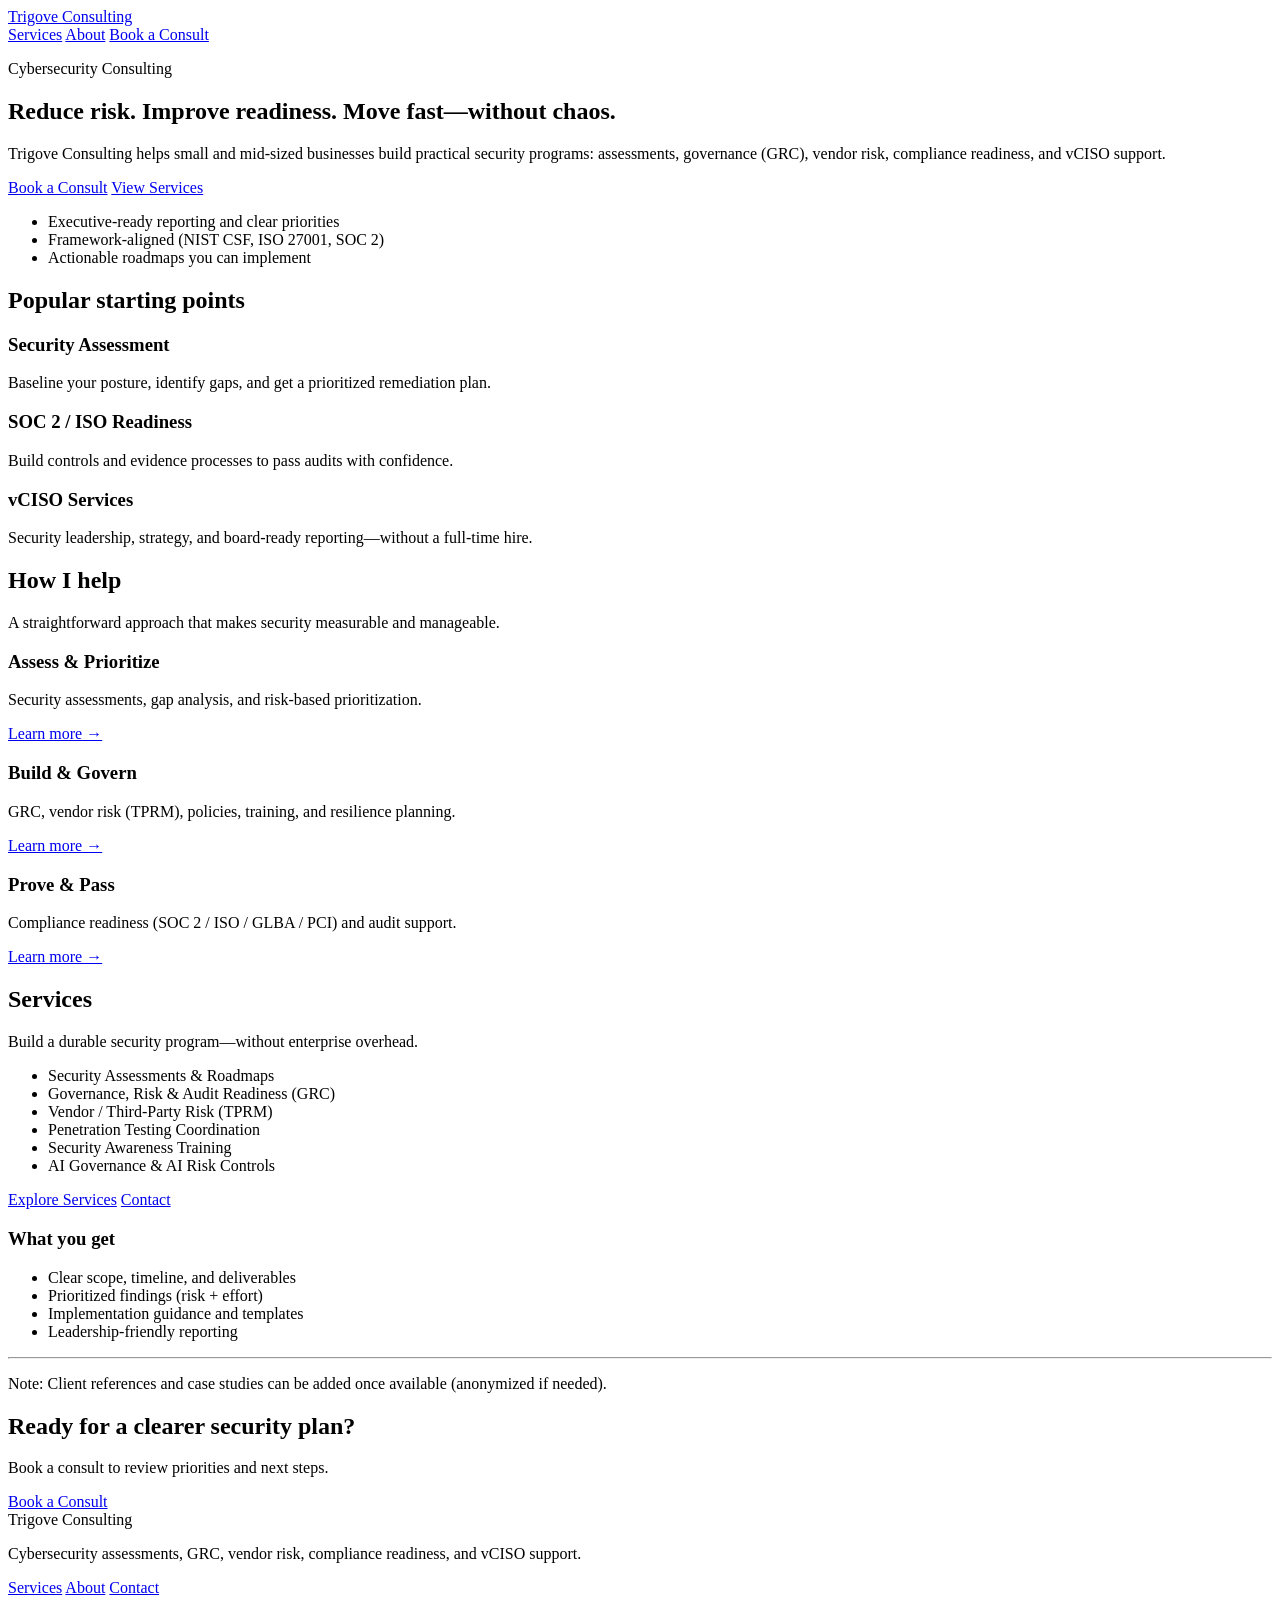
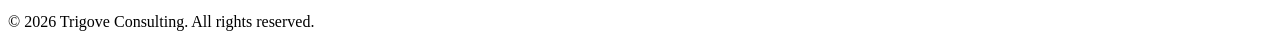
==== index.html @ 8d7c683e "Add initial index.html for Trigove Consulting" ====
<!doctype html>
<html lang="en">
<head>
  <meta charset="utf-8" />
  <meta name="viewport" content="width=device-width, initial-scale=1" />
  <title>Trigove Consulting | Cybersecurity Consulting</title>
  <meta name="description" content="Cybersecurity consulting for growing teams: assessments, GRC, vendor risk, compliance readiness, and vCISO services." />
  <link rel="stylesheet" href="styles.css" />
</head>
<body>
  <header class="site-header">
    <div class="container header-inner">
      <a class="brand" href="index.html" aria-label="Trigove Consulting home">
        <span class="brand-mark"></span>
        <span class="brand-text">Trigove Consulting</span>
      </a>

      <nav class="nav">
        <a href="services.html">Services</a>
        <a href="about.html">About</a>
        <a href="contact.html" class="btn btn-primary">Book a Consult</a>
      </nav>
    </div>
  </header>

  <main>
    <section class="hero">
      <div class="container hero-grid">
        <div>
          <p class="eyebrow">Cybersecurity Consulting</p>
          <h1>Reduce risk. Improve readiness. Move fast—without chaos.</h1>
          <p class="lead">
            Trigove Consulting helps small and mid-sized businesses build practical security programs:
            assessments, governance (GRC), vendor risk, compliance readiness, and vCISO support.
          </p>

          <div class="cta-row">
            <a class="btn btn-primary" href="contact.html">Book a Consult</a>
            <a class="btn btn-ghost" href="services.html">View Services</a>
          </div>

          <ul class="hero-bullets">
            <li>Executive-ready reporting and clear priorities</li>
            <li>Framework-aligned (NIST CSF, ISO 27001, SOC 2)</li>
            <li>Actionable roadmaps you can implement</li>
          </ul>
        </div>

        <div class="card hero-card">
          <h2 class="card-title">Popular starting points</h2>
          <div class="stack">
            <div class="mini-card">
              <h3>Security Assessment</h3>
              <p>Baseline your posture, identify gaps, and get a prioritized remediation plan.</p>
            </div>
            <div class="mini-card">
              <h3>SOC 2 / ISO Readiness</h3>
              <p>Build controls and evidence processes to pass audits with confidence.</p>
            </div>
            <div class="mini-card">
              <h3>vCISO Services</h3>
              <p>Security leadership, strategy, and board-ready reporting—without a full-time hire.</p>
            </div>
          </div>
        </div>
      </div>
    </section>

    <section class="section">
      <div class="container">
        <h2>How I help</h2>
        <p class="muted">A straightforward approach that makes security measurable and manageable.</p>

        <div class="grid-3">
          <div class="card">
            <h3>Assess & Prioritize</h3>
            <p>Security assessments, gap analysis, and risk-based prioritization.</p>
            <a class="text-link" href="services.html#assess">Learn more →</a>
          </div>
          <div class="card">
            <h3>Build & Govern</h3>
            <p>GRC, vendor risk (TPRM), policies, training, and resilience planning.</p>
            <a class="text-link" href="services.html#govern">Learn more →</a>
          </div>
          <div class="card">
            <h3>Prove & Pass</h3>
            <p>Compliance readiness (SOC 2 / ISO / GLBA / PCI) and audit support.</p>
            <a class="text-link" href="services.html#compliance">Learn more →</a>
          </div>
        </div>
      </div>
    </section>

    <section class="section alt">
      <div class="container">
        <div class="split">
          <div>
            <h2>Services</h2>
            <p class="muted">
              Build a durable security program—without enterprise overhead.
            </p>
            <ul class="checklist">
              <li>Security Assessments & Roadmaps</li>
              <li>Governance, Risk & Audit Readiness (GRC)</li>
              <li>Vendor / Third-Party Risk (TPRM)</li>
              <li>Penetration Testing Coordination</li>
              <li>Security Awareness Training</li>
              <li>AI Governance & AI Risk Controls</li>
            </ul>
            <div class="cta-row">
              <a class="btn btn-primary" href="services.html">Explore Services</a>
              <a class="btn btn-ghost" href="contact.html">Contact</a>
            </div>
          </div>

          <div class="card">
            <h3>What you get</h3>
            <ul class="bullet">
              <li>Clear scope, timeline, and deliverables</li>
              <li>Prioritized findings (risk + effort)</li>
              <li>Implementation guidance and templates</li>
              <li>Leadership-friendly reporting</li>
            </ul>

            <hr class="sep" />

            <p class="muted small">
              Note: Client references and case studies can be added once available (anonymized if needed).
            </p>
          </div>
        </div>
      </div>
    </section>

    <section class="section">
      <div class="container">
        <div class="cta-banner">
          <div>
            <h2>Ready for a clearer security plan?</h2>
            <p class="muted">Book a consult to review priorities and next steps.</p>
          </div>
          <a class="btn btn-primary" href="contact.html">Book a Consult</a>
        </div>
      </div>
    </section>
  </main>

  <footer class="site-footer">
    <div class="container footer-inner">
      <div>
        <div class="footer-brand">Trigove Consulting</div>
        <p class="muted small">Cybersecurity assessments, GRC, vendor risk, compliance readiness, and vCISO support.</p>
      </div>
      <div class="footer-links">
        <a href="services.html">Services</a>
        <a href="about.html">About</a>
        <a href="contact.html">Contact</a>
      </div>
    </div>
    <div class="container footer-bottom">
      <p class="muted small">© <span id="year"></span> Trigove Consulting. All rights reserved.</p>
    </div>
  </footer>

  <script>
    document.getElementById("year").textContent = new Date().getFullYear();
  </script>
</body>
</html>
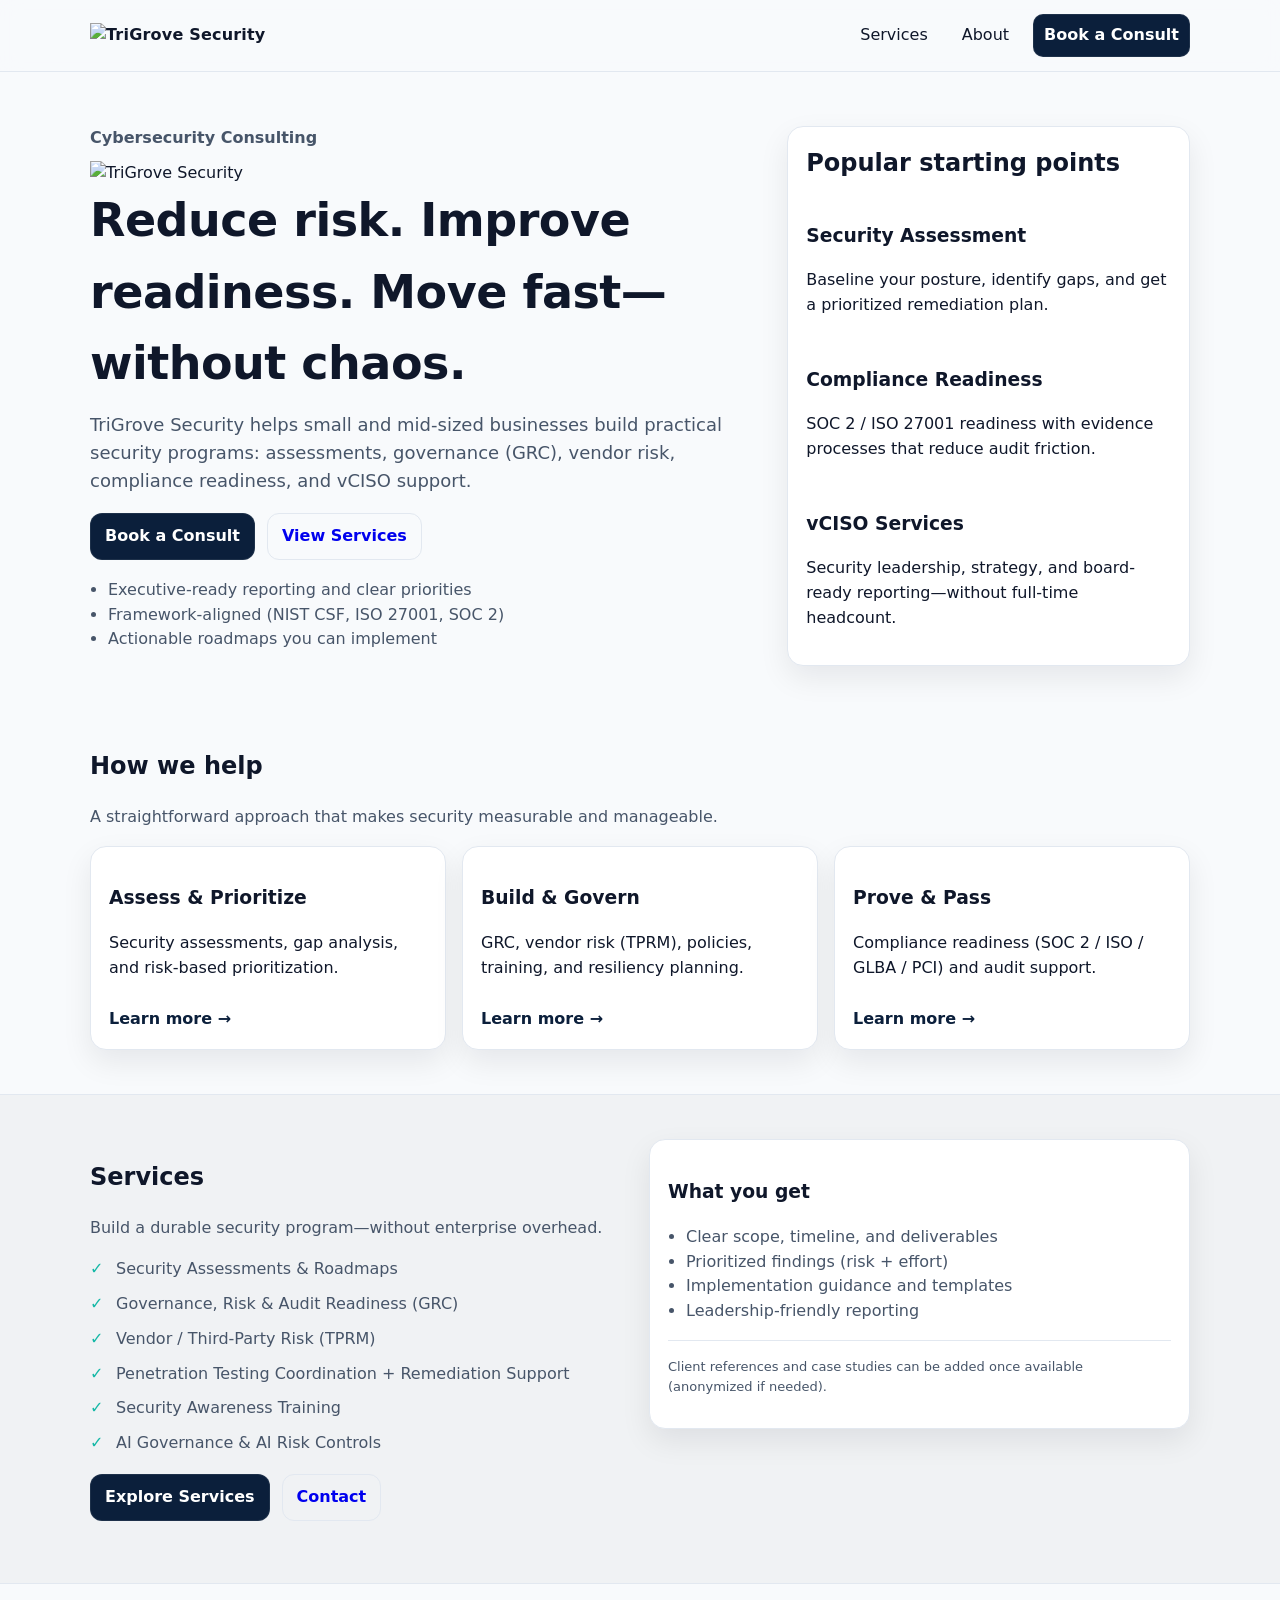
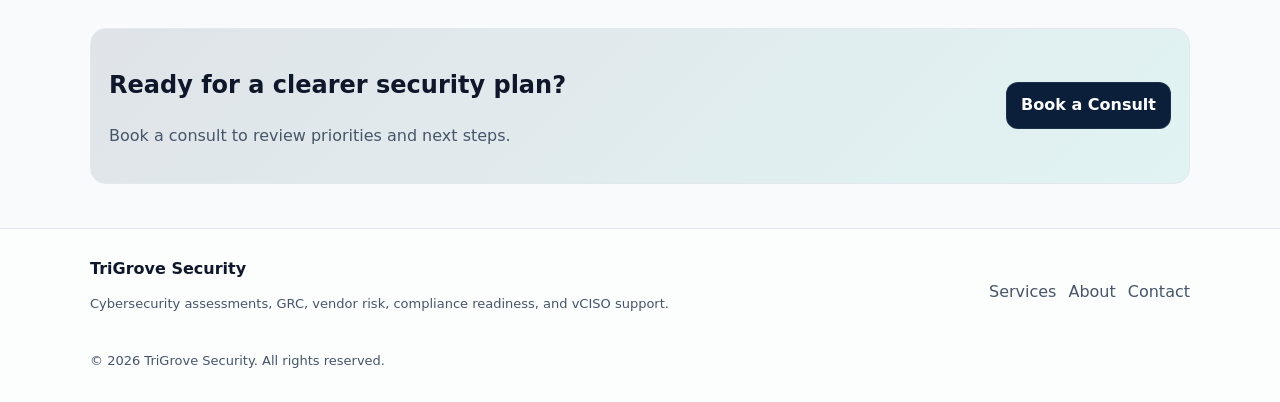
==== commit c4f90bbb: "Change branding from Trigove to TriGrove Security Updated branding and descriptions to reflect new c" ====
--- a/index.html
+++ b/index.html
@@ -3,16 +3,16 @@
 <head>
   <meta charset="utf-8" />
   <meta name="viewport" content="width=device-width, initial-scale=1" />
-  <title>Trigove Consulting | Cybersecurity Consulting</title>
-  <meta name="description" content="Cybersecurity consulting for growing teams: assessments, GRC, vendor risk, compliance readiness, and vCISO services." />
+  <title>TriGrove Security | Cybersecurity Consulting</title>
+  <meta name="description" content="Cybersecurity consulting for SMBs and growing teams: assessments, GRC, vendor risk (TPRM), compliance readiness, and vCISO services." />
+  <link rel="icon" href="assets/favicon.png" />
   <link rel="stylesheet" href="styles.css" />
 </head>
 <body>
   <header class="site-header">
     <div class="container header-inner">
-      <a class="brand" href="index.html" aria-label="Trigove Consulting home">
-        <span class="brand-mark"></span>
-        <span class="brand-text">Trigove Consulting</span>
+      <a class="brand" href="index.html" aria-label="TriGrove Security home">
+        <img class="logo" src="assets/logo-light.png" alt="TriGrove Security" />
       </a>
 
       <nav class="nav">
@@ -24,13 +24,15 @@
   </header>
 
   <main>
-    <section class="hero">
+    <section class="hero hero-dark">
       <div class="container hero-grid">
         <div>
           <p class="eyebrow">Cybersecurity Consulting</p>
+          <img class="hero-logo" src="assets/logo-dark.png" alt="TriGrove Security" />
+
           <h1>Reduce risk. Improve readiness. Move fast—without chaos.</h1>
           <p class="lead">
-            Trigove Consulting helps small and mid-sized businesses build practical security programs:
+            TriGrove Security helps small and mid-sized businesses build practical security programs:
             assessments, governance (GRC), vendor risk, compliance readiness, and vCISO support.
           </p>
 
@@ -46,7 +48,7 @@
           </ul>
         </div>
 
-        <div class="card hero-card">
+        <div class="card card-dark">
           <h2 class="card-title">Popular starting points</h2>
           <div class="stack">
             <div class="mini-card">
@@ -54,12 +56,12 @@
               <p>Baseline your posture, identify gaps, and get a prioritized remediation plan.</p>
             </div>
             <div class="mini-card">
-              <h3>SOC 2 / ISO Readiness</h3>
-              <p>Build controls and evidence processes to pass audits with confidence.</p>
+              <h3>Compliance Readiness</h3>
+              <p>SOC 2 / ISO 27001 readiness with evidence processes that reduce audit friction.</p>
             </div>
             <div class="mini-card">
               <h3>vCISO Services</h3>
-              <p>Security leadership, strategy, and board-ready reporting—without a full-time hire.</p>
+              <p>Security leadership, strategy, and board-ready reporting—without full-time headcount.</p>
             </div>
           </div>
         </div>
@@ -68,7 +70,7 @@
 
     <section class="section">
       <div class="container">
-        <h2>How I help</h2>
+        <h2>How we help</h2>
         <p class="muted">A straightforward approach that makes security measurable and manageable.</p>
 
         <div class="grid-3">
@@ -79,7 +81,7 @@
           </div>
           <div class="card">
             <h3>Build & Govern</h3>
-            <p>GRC, vendor risk (TPRM), policies, training, and resilience planning.</p>
+            <p>GRC, vendor risk (TPRM), policies, training, and resiliency planning.</p>
             <a class="text-link" href="services.html#govern">Learn more →</a>
           </div>
           <div class="card">
@@ -92,42 +94,40 @@
     </section>
 
     <section class="section alt">
-      <div class="container">
-        <div class="split">
-          <div>
-            <h2>Services</h2>
-            <p class="muted">
-              Build a durable security program—without enterprise overhead.
-            </p>
-            <ul class="checklist">
-              <li>Security Assessments & Roadmaps</li>
-              <li>Governance, Risk & Audit Readiness (GRC)</li>
-              <li>Vendor / Third-Party Risk (TPRM)</li>
-              <li>Penetration Testing Coordination</li>
-              <li>Security Awareness Training</li>
-              <li>AI Governance & AI Risk Controls</li>
-            </ul>
-            <div class="cta-row">
-              <a class="btn btn-primary" href="services.html">Explore Services</a>
-              <a class="btn btn-ghost" href="contact.html">Contact</a>
-            </div>
+      <div class="container split">
+        <div>
+          <h2>Services</h2>
+          <p class="muted">
+            Build a durable security program—without enterprise overhead.
+          </p>
+          <ul class="checklist">
+            <li>Security Assessments & Roadmaps</li>
+            <li>Governance, Risk & Audit Readiness (GRC)</li>
+            <li>Vendor / Third-Party Risk (TPRM)</li>
+            <li>Penetration Testing Coordination + Remediation Support</li>
+            <li>Security Awareness Training</li>
+            <li>AI Governance & AI Risk Controls</li>
+          </ul>
+          <div class="cta-row">
+            <a class="btn btn-primary" href="services.html">Explore Services</a>
+            <a class="btn btn-ghost" href="contact.html">Contact</a>
           </div>
+        </div>
 
-          <div class="card">
-            <h3>What you get</h3>
-            <ul class="bullet">
-              <li>Clear scope, timeline, and deliverables</li>
-              <li>Prioritized findings (risk + effort)</li>
-              <li>Implementation guidance and templates</li>
-              <li>Leadership-friendly reporting</li>
-            </ul>
+        <div class="card">
+          <h3>What you get</h3>
+          <ul class="bullet">
+            <li>Clear scope, timeline, and deliverables</li>
+            <li>Prioritized findings (risk + effort)</li>
+            <li>Implementation guidance and templates</li>
+            <li>Leadership-friendly reporting</li>
+          </ul>
 
-            <hr class="sep" />
+          <hr class="sep" />
 
-            <p class="muted small">
-              Note: Client references and case studies can be added once available (anonymized if needed).
-            </p>
-          </div>
+          <p class="muted small">
+            Client references and case studies can be added once available (anonymized if needed).
+          </p>
         </div>
       </div>
     </section>
@@ -148,7 +148,7 @@
   <footer class="site-footer">
     <div class="container footer-inner">
       <div>
-        <div class="footer-brand">Trigove Consulting</div>
+        <div class="footer-brand">TriGrove Security</div>
         <p class="muted small">Cybersecurity assessments, GRC, vendor risk, compliance readiness, and vCISO support.</p>
       </div>
       <div class="footer-links">
@@ -158,7 +158,7 @@
       </div>
     </div>
     <div class="container footer-bottom">
-      <p class="muted small">© <span id="year"></span> Trigove Consulting. All rights reserved.</p>
+      <p class="muted small">© <span id="year"></span> TriGrove Security. All rights reserved.</p>
     </div>
   </footer>
 
--- a/styles.css
+++ b/styles.css
@@ -0,0 +1,299 @@
+:root{
+  --bg: #F8FAFC;
+  --panel: #FFFFFF;
+  --text: #0F172A;
+  --muted: #475569;
+  --border: #E2E8F0;
+
+  --primary: #0B1F3B;   /* navy */
+  --accent: #14B8A6;    /* teal */
+  --accent-2: #3B82F6;  /* optional highlight */
+
+  --radius: 16px;
+  --shadow: 0 12px 30px rgba(2,6,23,0.08);
+}
+
+*{ box-sizing:border-box; }
+html,body{ margin:0; padding:0; }
+body{
+  font-family: system-ui, -apple-system, Segoe UI, Roboto, Helvetica, Arial, sans-serif;
+  background: var(--bg);
+  color: var(--text);
+  line-height: 1.55;
+}
+
+.container{
+  width: min(1100px, 92vw);
+  margin: 0 auto;
+}
+
+.site-header{
+  position: sticky;
+  top: 0;
+  background: rgba(248,250,252,0.85);
+  backdrop-filter: blur(10px);
+  border-bottom: 1px solid var(--border);
+  z-index: 10;
+}
+
+.header-inner{
+  display:flex;
+  align-items:center;
+  justify-content: space-between;
+  padding: 14px 0;
+  gap: 16px;
+}
+
+.brand{
+  display:flex;
+  align-items:center;
+  gap: 10px;
+  text-decoration:none;
+  color: var(--text);
+  font-weight: 700;
+  letter-spacing: 0.2px;
+}
+.brand-mark{
+  width: 14px;
+  height: 14px;
+  border-radius: 5px;
+  background: linear-gradient(135deg, var(--accent), var(--primary));
+  display:inline-block;
+}
+
+.nav{
+  display:flex;
+  gap: 14px;
+  align-items:center;
+}
+.nav a{
+  text-decoration:none;
+  color: var(--text);
+  padding: 8px 10px;
+  border-radius: 10px;
+}
+.nav a:hover{
+  background: rgba(2,6,23,0.05);
+}
+
+.btn{
+  display:inline-flex;
+  align-items:center;
+  justify-content:center;
+  padding: 10px 14px;
+  border-radius: 12px;
+  border: 1px solid var(--border);
+  text-decoration:none;
+  font-weight: 600;
+  cursor:pointer;
+}
+.btn-primary{
+  background: var(--primary);
+  color: white !important;
+  border-color: rgba(255,255,255,0.08);
+}
+.btn-primary:hover{ filter: brightness(1.05); }
+.btn-ghost{
+  background: transparent;
+}
+.btn-ghost:hover{
+  background: rgba(2,6,23,0.05);
+}
+
+.hero{
+  padding: 54px 0 18px;
+}
+.hero-grid{
+  display:grid;
+  grid-template-columns: 1.25fr 0.75fr;
+  gap: 26px;
+  align-items: start;
+}
+.eyebrow{
+  color: var(--muted);
+  font-weight: 600;
+  margin: 0 0 10px;
+}
+h1{
+  font-size: clamp(30px, 4vw, 46px);
+  margin: 0 0 12px;
+  letter-spacing: -0.5px;
+}
+.lead{
+  font-size: 18px;
+  color: var(--muted);
+  margin: 0 0 18px;
+}
+.cta-row{
+  display:flex;
+  gap: 12px;
+  flex-wrap: wrap;
+  margin: 18px 0;
+}
+
+.hero-bullets{
+  margin: 12px 0 0;
+  padding-left: 18px;
+  color: var(--muted);
+}
+
+.section{
+  padding: 44px 0;
+}
+.section.alt{
+  background: rgba(2,6,23,0.03);
+  border-top: 1px solid var(--border);
+  border-bottom: 1px solid var(--border);
+}
+
+.page-hero{
+  padding: 44px 0 12px;
+}
+
+.card{
+  background: var(--panel);
+  border: 1px solid var(--border);
+  border-radius: var(--radius);
+  box-shadow: var(--shadow);
+  padding: 18px;
+}
+.hero-card .mini-card{
+  border: 1px solid var(--border);
+  border-radius: 14px;
+  padding: 14px;
+  background: rgba(248,250,252,0.7);
+}
+.card-title{ margin-top:0; }
+
+.stack{
+  display:flex;
+  flex-direction: column;
+  gap: 12px;
+}
+
+.grid-2{
+  display:grid;
+  grid-template-columns: 1fr 1fr;
+  gap: 16px;
+  margin-top: 16px;
+}
+.grid-3{
+  display:grid;
+  grid-template-columns: 1fr 1fr 1fr;
+  gap: 16px;
+  margin-top: 16px;
+}
+
+.split{
+  display:grid;
+  grid-template-columns: 1fr 1fr;
+  gap: 18px;
+  align-items: start;
+}
+
+.muted{ color: var(--muted); }
+.small{ font-size: 13px; }
+
+.bullet{
+  margin: 10px 0 0;
+  padding-left: 18px;
+  color: var(--muted);
+}
+.checklist{
+  margin: 12px 0 0;
+  padding-left: 0;
+  list-style: none;
+  color: var(--muted);
+}
+.checklist li{
+  padding-left: 26px;
+  position: relative;
+  margin: 10px 0;
+}
+.checklist li::before{
+  content: "✓";
+  position: absolute;
+  left: 0;
+  top: 0;
+  color: var(--accent);
+  font-weight: 800;
+}
+
+.text-link{
+  display:inline-block;
+  margin-top: 10px;
+  color: var(--primary);
+  font-weight: 700;
+  text-decoration: none;
+}
+.text-link:hover{ text-decoration: underline; }
+
+.sep{
+  border: none;
+  border-top: 1px solid var(--border);
+  margin: 16px 0;
+}
+
+label{
+  display:block;
+  font-weight: 600;
+  margin: 12px 0 6px;
+}
+input, textarea, select{
+  width: 100%;
+  padding: 10px 12px;
+  border-radius: 12px;
+  border: 1px solid var(--border);
+  font: inherit;
+  background: white;
+}
+input:focus, textarea:focus, select:focus{
+  outline: 3px solid rgba(20,184,166,0.2);
+  border-color: rgba(20,184,166,0.6);
+}
+
+.cta-banner{
+  display:flex;
+  align-items:center;
+  justify-content: space-between;
+  gap: 16px;
+  padding: 18px;
+  border-radius: var(--radius);
+  background: linear-gradient(135deg, rgba(11,31,59,0.10), rgba(20,184,166,0.10));
+  border: 1px solid var(--border);
+}
+
+.site-footer{
+  padding: 28px 0 18px;
+  border-top: 1px solid var(--border);
+  background: rgba(255,255,255,0.6);
+}
+.footer-inner{
+  display:flex;
+  justify-content: space-between;
+  gap: 18px;
+  flex-wrap: wrap;
+}
+.footer-brand{
+  font-weight: 800;
+}
+.footer-links{
+  display:flex;
+  gap: 12px;
+  align-items:center;
+}
+.footer-links a{
+  color: var(--muted);
+  text-decoration:none;
+}
+.footer-links a:hover{ text-decoration: underline; }
+.footer-bottom{
+  padding-top: 10px;
+}
+
+@media (max-width: 900px){
+  .hero-grid, .split{ grid-template-columns: 1fr; }
+  .grid-3{ grid-template-columns: 1fr; }
+  .grid-2{ grid-template-columns: 1fr; }
+  .nav{ gap: 8px; }
+}
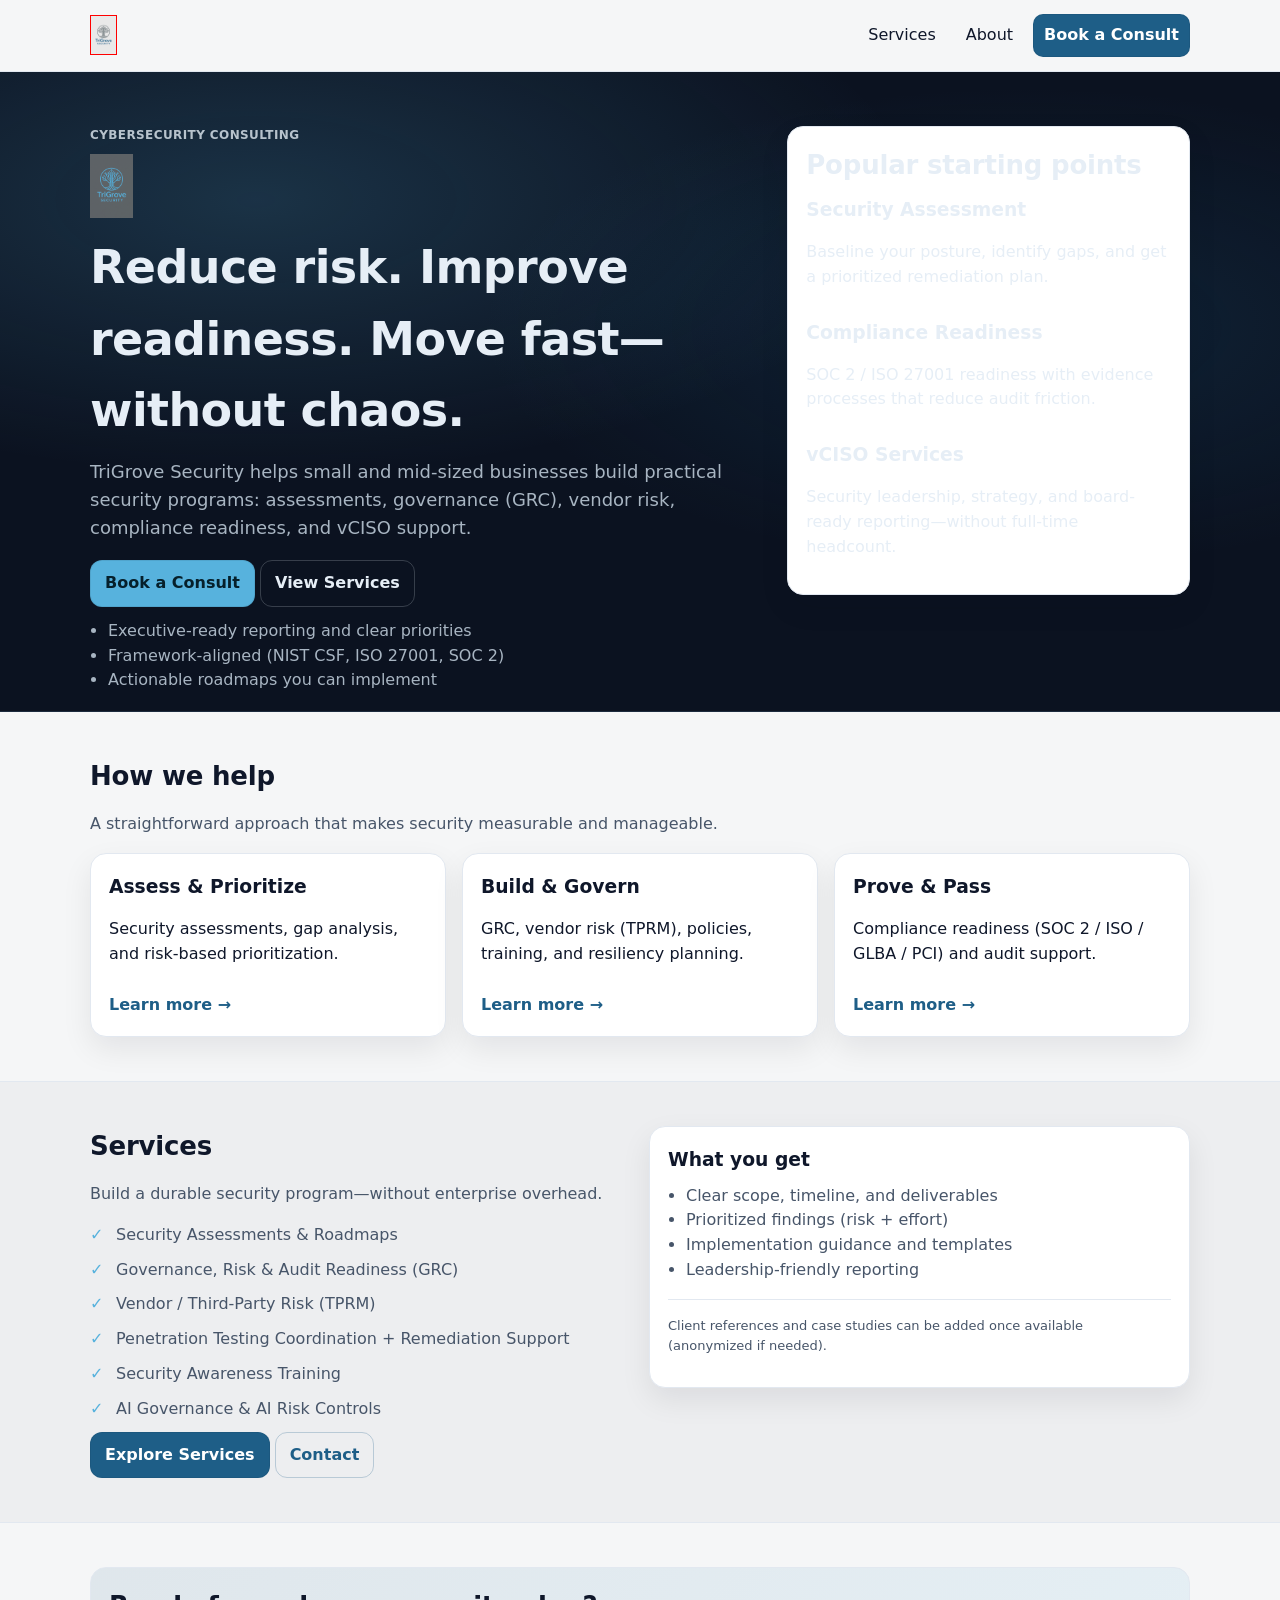
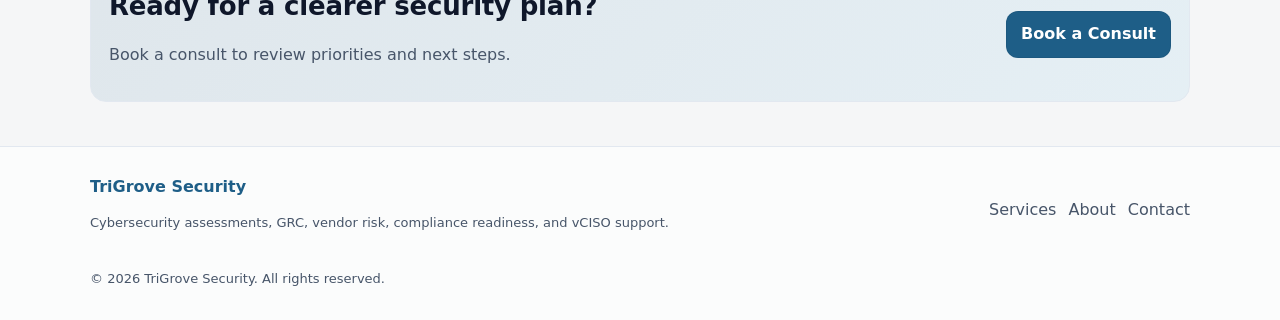
==== commit f2b67dba: "Update index.html" ====
--- a/index.html
+++ b/index.html
@@ -12,7 +12,7 @@
   <header class="site-header">
     <div class="container header-inner">
       <a class="brand" href="index.html" aria-label="TriGrove Security home">
-        <img class="logo" src="assets/logo-light.png" alt="TriGrove Security" />
+        <img class="logo" src="assets/logo-light.png?v=7" alt="TriGrove Security" />
       </a>
 
       <nav class="nav">
@@ -28,7 +28,7 @@
       <div class="container hero-grid">
         <div>
           <p class="eyebrow">Cybersecurity Consulting</p>
-          <img class="hero-logo" src="assets/logo-dark.png" alt="TriGrove Security" />
+          <img class="hero-logo" src="assets/logo-dark.png?v=7" alt="TriGrove Security" />
 
           <h1>Reduce risk. Improve readiness. Move fast—without chaos.</h1>
           <p class="lead">
--- a/styles.css
+++ b/styles.css
@@ -1,13 +1,22 @@
 :root{
-  --bg: #F8FAFC;
-  --panel: #FFFFFF;
+  /* Light (enterprise) */
+  --bg: #F5F6F7;
+  --surface: #FFFFFF;
   --text: #0F172A;
   --muted: #475569;
   --border: #E2E8F0;
 
-  --primary: #0B1F3B;   /* navy */
-  --accent: #14B8A6;    /* teal */
-  --accent-2: #3B82F6;  /* optional highlight */
+  /* Brand (from logo) */
+  --primary: #1E5E87;   /* deep blue */
+  --accent:  #57B2DD;   /* cyan */
+  --slate:   #4E5B5F;   /* slate stroke */
+
+  /* Dark (cyber) */
+  --dark-bg: #0B1220;
+  --dark-surface: #0F1B2D;
+  --dark-text: #E6EEF6;
+  --dark-muted: #A8B5C2;
+  --dark-border: #1C2B3E;
 
   --radius: 16px;
   --shadow: 0 12px 30px rgba(2,6,23,0.08);
@@ -15,6 +24,7 @@
 
 *{ box-sizing:border-box; }
 html,body{ margin:0; padding:0; }
+
 body{
   font-family: system-ui, -apple-system, Segoe UI, Roboto, Helvetica, Arial, sans-serif;
   background: var(--bg);
@@ -27,15 +37,15 @@
   margin: 0 auto;
 }
 
+/* Header */
 .site-header{
   position: sticky;
   top: 0;
-  background: rgba(248,250,252,0.85);
+  background: rgba(245,246,247,0.85);
   backdrop-filter: blur(10px);
   border-bottom: 1px solid var(--border);
   z-index: 10;
 }
-
 .header-inner{
   display:flex;
   align-items:center;
@@ -47,23 +57,20 @@
 .brand{
   display:flex;
   align-items:center;
+  text-decoration:none;
+}
+.logo{
+  height: 30px;
+  width: auto;
+  display:block;
+  
+  height: 40px !important;
+  border: 1px solid red; /* temporary */
+}
+
+.nav{
+  display:flex;
   gap: 10px;
-  text-decoration:none;
-  color: var(--text);
-  font-weight: 700;
-  letter-spacing: 0.2px;
-}
-.brand-mark{
-  width: 14px;
-  height: 14px;
-  border-radius: 5px;
-  background: linear-gradient(135deg, var(--accent), var(--primary));
-  display:inline-block;
-}
-
-.nav{
-  display:flex;
-  gap: 14px;
   align-items:center;
 }
 .nav a{
@@ -73,102 +80,92 @@
   border-radius: 10px;
 }
 .nav a:hover{
-  background: rgba(2,6,23,0.05);
-}
-
-.btn{
-  display:inline-flex;
-  align-items:center;
-  justify-content:center;
-  padding: 10px 14px;
-  border-radius: 12px;
-  border: 1px solid var(--border);
-  text-decoration:none;
-  font-weight: 600;
-  cursor:pointer;
-}
-.btn-primary{
-  background: var(--primary);
-  color: white !important;
-  border-color: rgba(255,255,255,0.08);
-}
-.btn-primary:hover{ filter: brightness(1.05); }
-.btn-ghost{
-  background: transparent;
-}
-.btn-ghost:hover{
-  background: rgba(2,6,23,0.05);
-}
-
-.hero{
-  padding: 54px 0 18px;
-}
-.hero-grid{
-  display:grid;
-  grid-template-columns: 1.25fr 0.75fr;
-  gap: 26px;
-  align-items: start;
-}
-.eyebrow{
-  color: var(--muted);
-  font-weight: 600;
-  margin: 0 0 10px;
-}
+  background: rgba(2,6,23,0.04);
+}
+
+/* Typography */
 h1{
   font-size: clamp(30px, 4vw, 46px);
   margin: 0 0 12px;
-  letter-spacing: -0.5px;
+  letter-spacing: -0.6px;
+}
+h2{
+  font-size: 26px;
+  margin: 0 0 10px;
+  letter-spacing: -0.2px;
+}
+h3{
+  margin: 0 0 8px;
 }
 .lead{
   font-size: 18px;
   color: var(--muted);
   margin: 0 0 18px;
 }
-.cta-row{
-  display:flex;
-  gap: 12px;
-  flex-wrap: wrap;
-  margin: 18px 0;
-}
-
-.hero-bullets{
-  margin: 12px 0 0;
-  padding-left: 18px;
-  color: var(--muted);
-}
-
+.muted{ color: var(--muted); }
+.small{ font-size: 13px; }
+
+/* Buttons */
+.btn{
+  display:inline-flex;
+  align-items:center;
+  justify-content:center;
+  padding: 10px 14px;
+  border-radius: 12px;
+  border: 1px solid var(--border);
+  text-decoration:none;
+  font-weight: 700;
+  cursor:pointer;
+}
+
+.btn-primary{
+  background: var(--primary);
+  color: #fff !important;
+  border-color: rgba(0,0,0,0.06);
+}
+.btn-primary:hover{ filter: brightness(1.05); }
+
+.btn-ghost{
+  background: transparent;
+  color: var(--primary);
+  border-color: rgba(30,94,135,0.25);
+}
+.btn-ghost:hover{
+  background: rgba(30,94,135,0.06);
+}
+
+.btn:focus,
+input:focus, textarea:focus, select:focus{
+  outline: 3px solid rgba(87,178,221,0.25);
+  outline-offset: 2px;
+  border-color: rgba(87,178,221,0.65);
+}
+
+/* Sections */
 .section{
   padding: 44px 0;
 }
 .section.alt{
-  background: rgba(2,6,23,0.03);
+  background: rgba(15,23,42,0.03);
   border-top: 1px solid var(--border);
   border-bottom: 1px solid var(--border);
 }
-
 .page-hero{
   padding: 44px 0 12px;
 }
 
+/* Cards */
 .card{
-  background: var(--panel);
+  background: var(--surface);
   border: 1px solid var(--border);
   border-radius: var(--radius);
   box-shadow: var(--shadow);
   padding: 18px;
 }
-.hero-card .mini-card{
-  border: 1px solid var(--border);
-  border-radius: 14px;
-  padding: 14px;
-  background: rgba(248,250,252,0.7);
-}
-.card-title{ margin-top:0; }
-
-.stack{
-  display:flex;
-  flex-direction: column;
-  gap: 12px;
+.sep{
+  border: none;
+  border-top: 1px solid var(--border);
+  margin: 16px 0;
 }
 
 .grid-2{
@@ -183,7 +180,6 @@
   gap: 16px;
   margin-top: 16px;
 }
-
 .split{
   display:grid;
   grid-template-columns: 1fr 1fr;
@@ -191,9 +187,7 @@
   align-items: start;
 }
 
-.muted{ color: var(--muted); }
-.small{ font-size: 13px; }
-
+/* Lists */
 .bullet{
   margin: 10px 0 0;
   padding-left: 18px;
@@ -216,27 +210,103 @@
   left: 0;
   top: 0;
   color: var(--accent);
-  font-weight: 800;
+  font-weight: 900;
 }
 
 .text-link{
   display:inline-block;
   margin-top: 10px;
   color: var(--primary);
-  font-weight: 700;
+  font-weight: 800;
   text-decoration: none;
 }
 .text-link:hover{ text-decoration: underline; }
 
-.sep{
-  border: none;
-  border-top: 1px solid var(--border);
-  margin: 16px 0;
-}
-
+/* HERO */
+.hero{
+  padding: 54px 0 18px;
+}
+.hero-grid{
+  display:grid;
+  grid-template-columns: 1.25fr 0.75fr;
+  gap: 26px;
+  align-items: start;
+}
+.eyebrow{
+  font-weight: 800;
+  margin: 0 0 10px;
+  letter-spacing: 0.4px;
+  text-transform: uppercase;
+  font-size: 12px;
+}
+
+/* Dark hero */
+.hero-dark{
+  background: radial-gradient(1200px 500px at 20% 20%, rgba(87,178,221,0.20), transparent 55%),
+              radial-gradient(900px 400px at 80% 40%, rgba(30,94,135,0.22), transparent 60%),
+              var(--dark-bg);
+  color: var(--dark-text);
+  border-bottom: 1px solid var(--dark-border);
+}
+.hero-dark .lead{ color: var(--dark-muted); }
+.hero-dark .eyebrow{ color: rgba(230,238,246,0.78); }
+
+.hero-logo{
+  height: 64px;
+  width: auto;
+  display:block;
+  margin: 6px 0 14px;
+  opacity: 0.98;
+}
+
+.hero-dark .btn-primary{
+  background: var(--accent);
+  color: #06202B !important;
+  border-color: rgba(0,0,0,0.08);
+}
+.hero-dark .btn-ghost{
+  color: var(--dark-text);
+  border-color: rgba(230,238,246,0.20);
+}
+.hero-dark .btn-ghost:hover{
+  background: rgba(230,238,246,0.08);
+}
+
+.hero-bullets{
+  margin: 12px 0 0;
+  padding-left: 18px;
+  color: var(--dark-muted);
+}
+
+/* Mini cards in hero */
+.hero-card .mini-card{
+  border: 1px solid var(--border);
+  border-radius: 14px;
+  padding: 14px;
+  background: rgba(245,246,247,0.7);
+}
+.stack{
+  display:flex;
+  flex-direction: column;
+  gap: 12px;
+}
+
+/* CTA Banner */
+.cta-banner{
+  display:flex;
+  align-items:center;
+  justify-content: space-between;
+  gap: 16px;
+  padding: 18px;
+  border-radius: var(--radius);
+  background: linear-gradient(135deg, rgba(30,94,135,0.10), rgba(87,178,221,0.10));
+  border: 1px solid var(--border);
+}
+
+/* Forms */
 label{
   display:block;
-  font-weight: 600;
+  font-weight: 800;
   margin: 12px 0 6px;
 }
 input, textarea, select{
@@ -247,26 +317,12 @@
   font: inherit;
   background: white;
 }
-input:focus, textarea:focus, select:focus{
-  outline: 3px solid rgba(20,184,166,0.2);
-  border-color: rgba(20,184,166,0.6);
-}
-
-.cta-banner{
-  display:flex;
-  align-items:center;
-  justify-content: space-between;
-  gap: 16px;
-  padding: 18px;
-  border-radius: var(--radius);
-  background: linear-gradient(135deg, rgba(11,31,59,0.10), rgba(20,184,166,0.10));
-  border: 1px solid var(--border);
-}
-
+
+/* Footer */
 .site-footer{
   padding: 28px 0 18px;
   border-top: 1px solid var(--border);
-  background: rgba(255,255,255,0.6);
+  background: rgba(255,255,255,0.65);
 }
 .footer-inner{
   display:flex;
@@ -275,7 +331,8 @@
   flex-wrap: wrap;
 }
 .footer-brand{
-  font-weight: 800;
+  font-weight: 900;
+  color: var(--primary);
 }
 .footer-links{
   display:flex;
@@ -287,13 +344,13 @@
   text-decoration:none;
 }
 .footer-links a:hover{ text-decoration: underline; }
-.footer-bottom{
-  padding-top: 10px;
-}
+.footer-bottom{ padding-top: 10px; }
 
 @media (max-width: 900px){
   .hero-grid, .split{ grid-template-columns: 1fr; }
   .grid-3{ grid-template-columns: 1fr; }
   .grid-2{ grid-template-columns: 1fr; }
-  .nav{ gap: 8px; }
-}
+  .nav{ gap: 6px; }
+  .logo{ height: 28px; }
+  .hero-logo{ height: 56px; }
+}
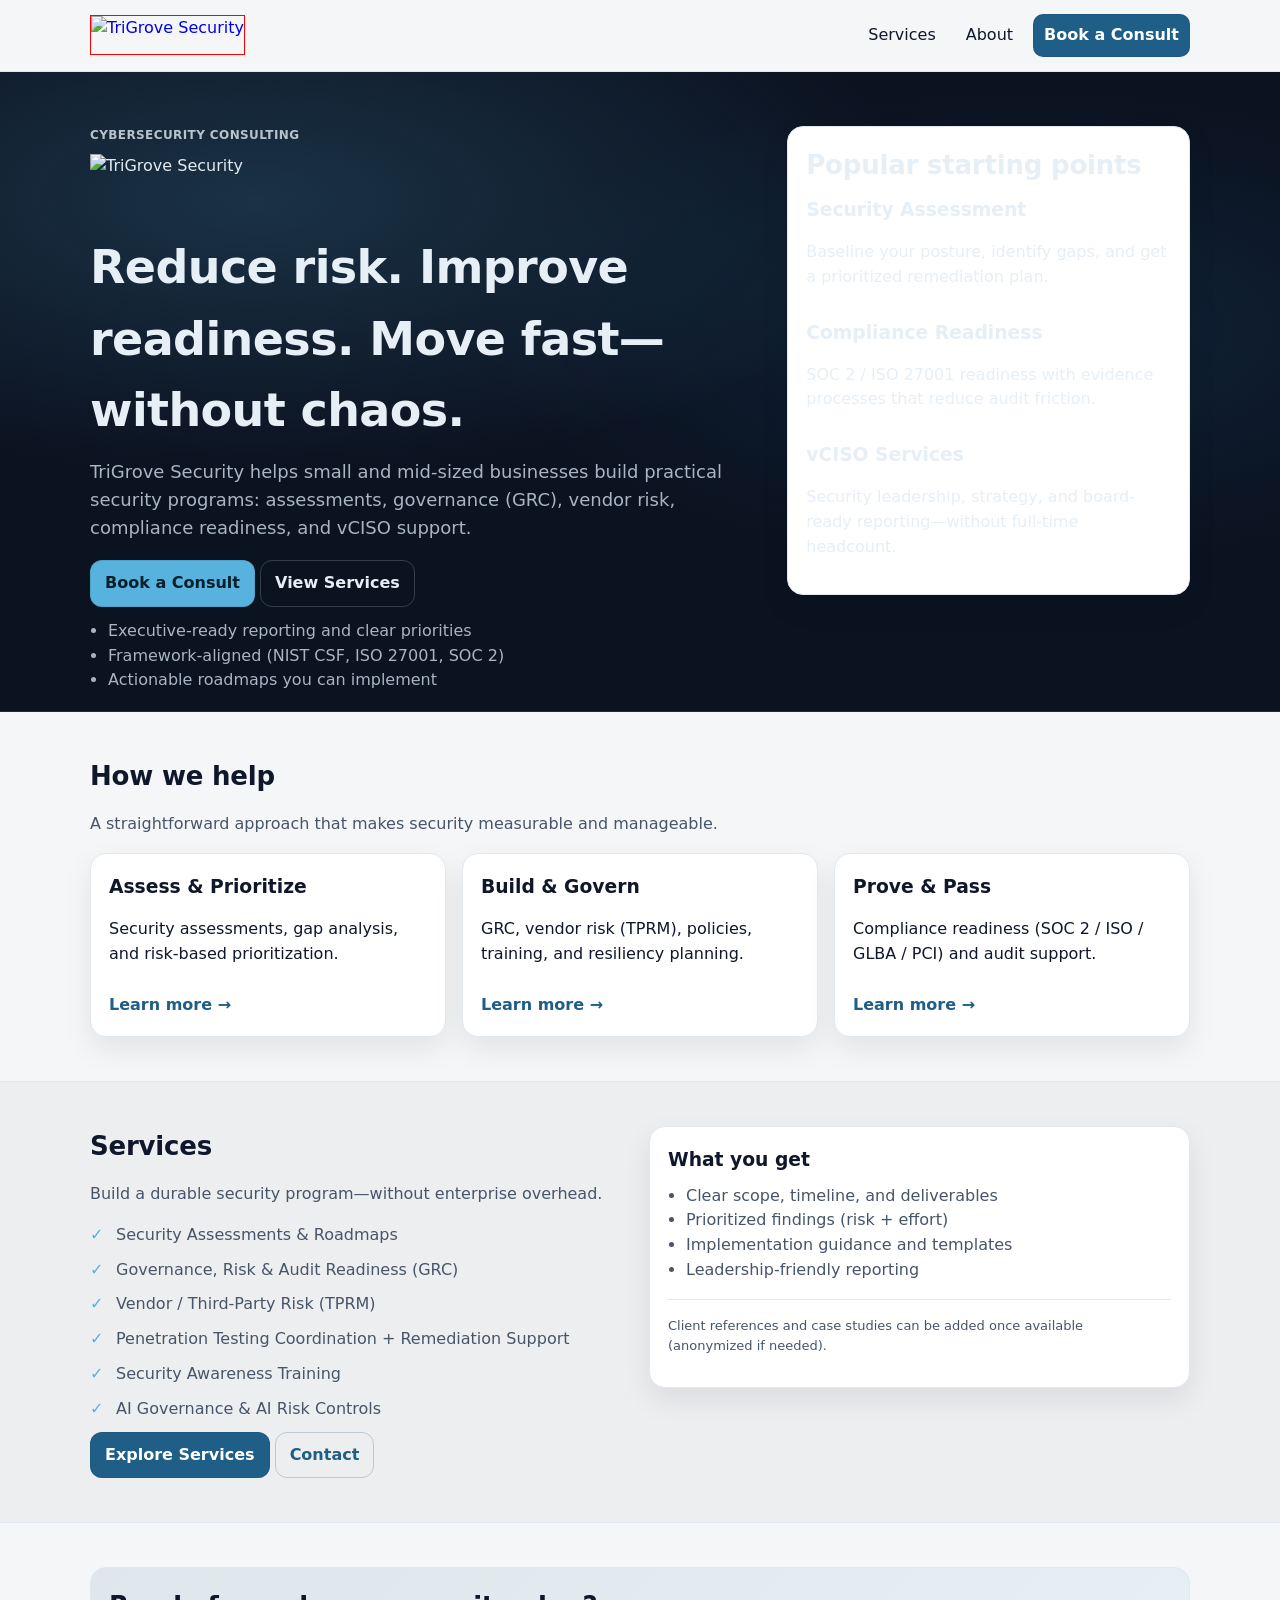
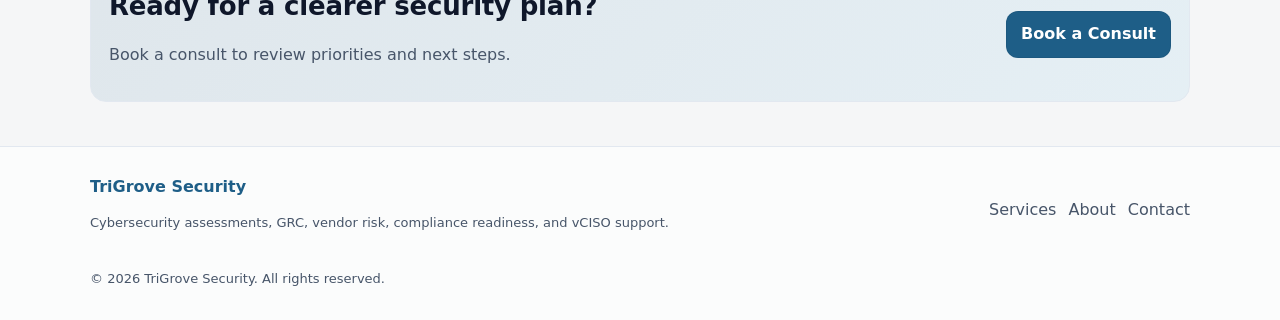
==== commit 4ef34e31: "Fix logo image source paths in index.html" ====
--- a/index.html
+++ b/index.html
@@ -12,7 +12,7 @@
   <header class="site-header">
     <div class="container header-inner">
       <a class="brand" href="index.html" aria-label="TriGrove Security home">
-        <img class="logo" src="assets/logo-light.png?v=7" alt="TriGrove Security" />
+        <img class="logo" src=".assets/logo-light.png?v=7" alt="TriGrove Security" />
       </a>
 
       <nav class="nav">
@@ -28,7 +28,7 @@
       <div class="container hero-grid">
         <div>
           <p class="eyebrow">Cybersecurity Consulting</p>
-          <img class="hero-logo" src="assets/logo-dark.png?v=7" alt="TriGrove Security" />
+          <img class="hero-logo" src=".assets/logo-dark.png?v=7" alt="TriGrove Security" />
 
           <h1>Reduce risk. Improve readiness. Move fast—without chaos.</h1>
           <p class="lead">
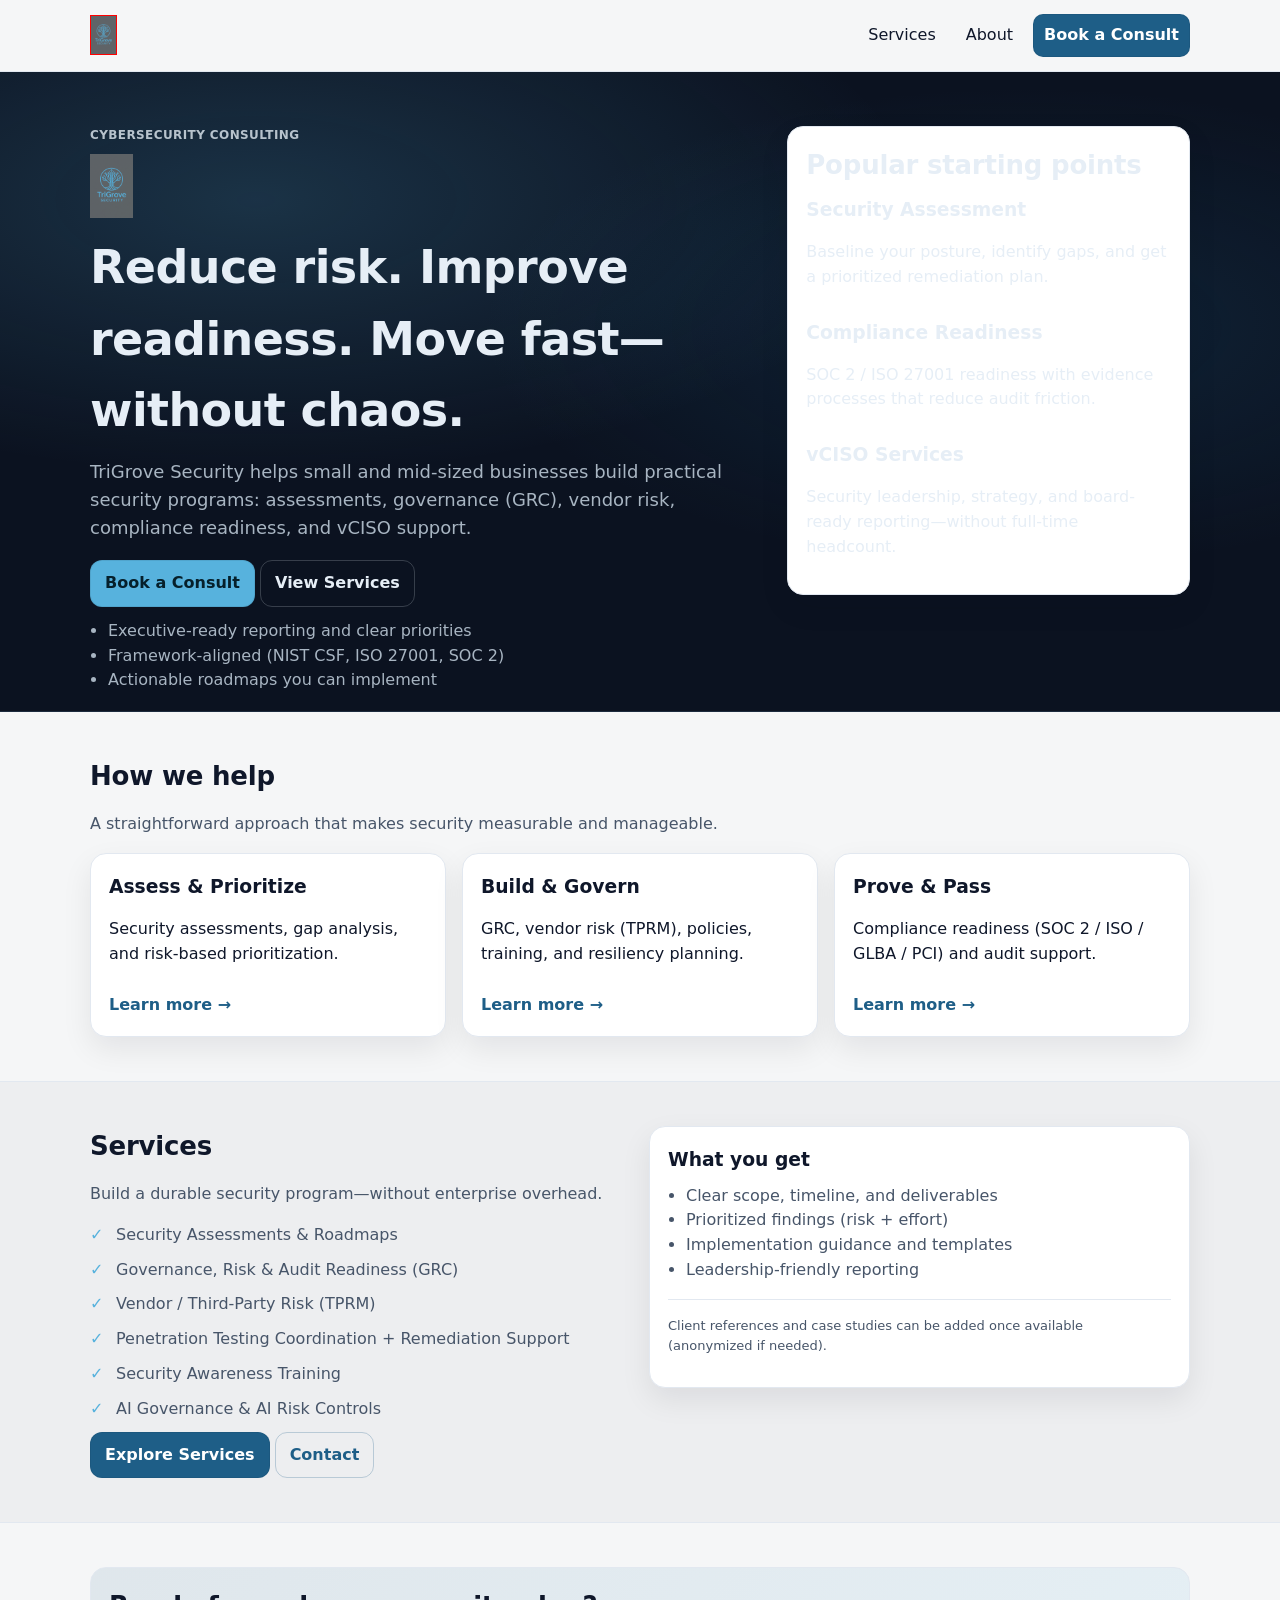
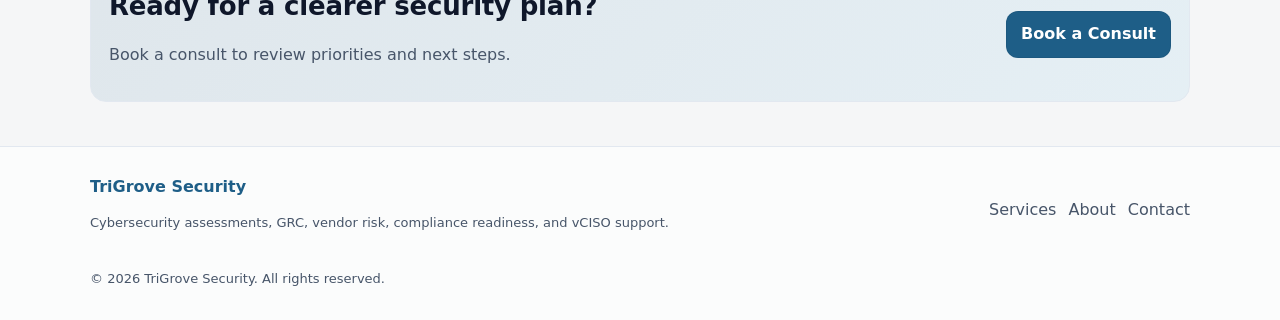
==== commit 00f4943c: "Update logo image paths in index.html" ====
--- a/index.html
+++ b/index.html
@@ -12,7 +12,7 @@
   <header class="site-header">
     <div class="container header-inner">
       <a class="brand" href="index.html" aria-label="TriGrove Security home">
-        <img class="logo" src=".assets/logo-light.png?v=7" alt="TriGrove Security" />
+        <img class="logo" src="assets/logo-dark.png?" alt="TriGrove Security" />
       </a>
 
       <nav class="nav">
@@ -28,7 +28,7 @@
       <div class="container hero-grid">
         <div>
           <p class="eyebrow">Cybersecurity Consulting</p>
-          <img class="hero-logo" src=".assets/logo-dark.png?v=7" alt="TriGrove Security" />
+          <img class="hero-logo" src="assets/logo-dark.png?" alt="TriGrove Security" />
 
           <h1>Reduce risk. Improve readiness. Move fast—without chaos.</h1>
           <p class="lead">
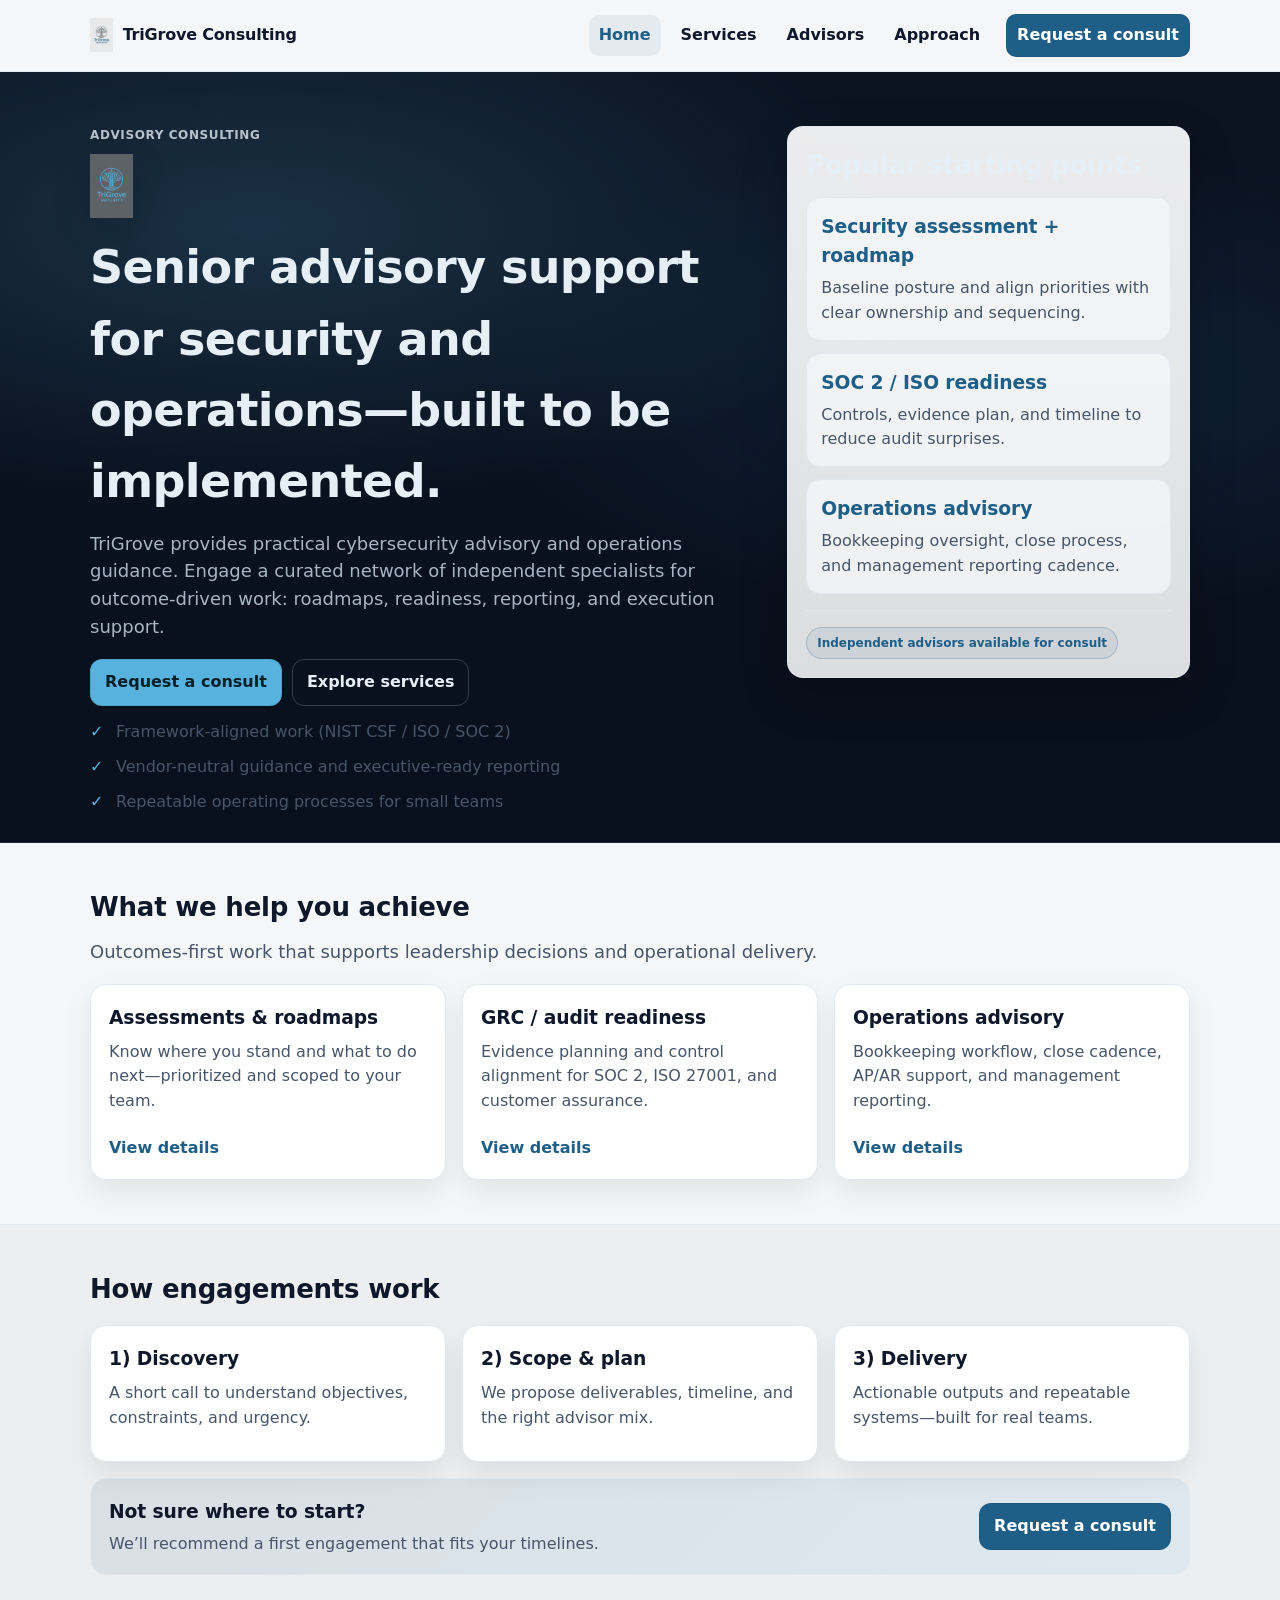
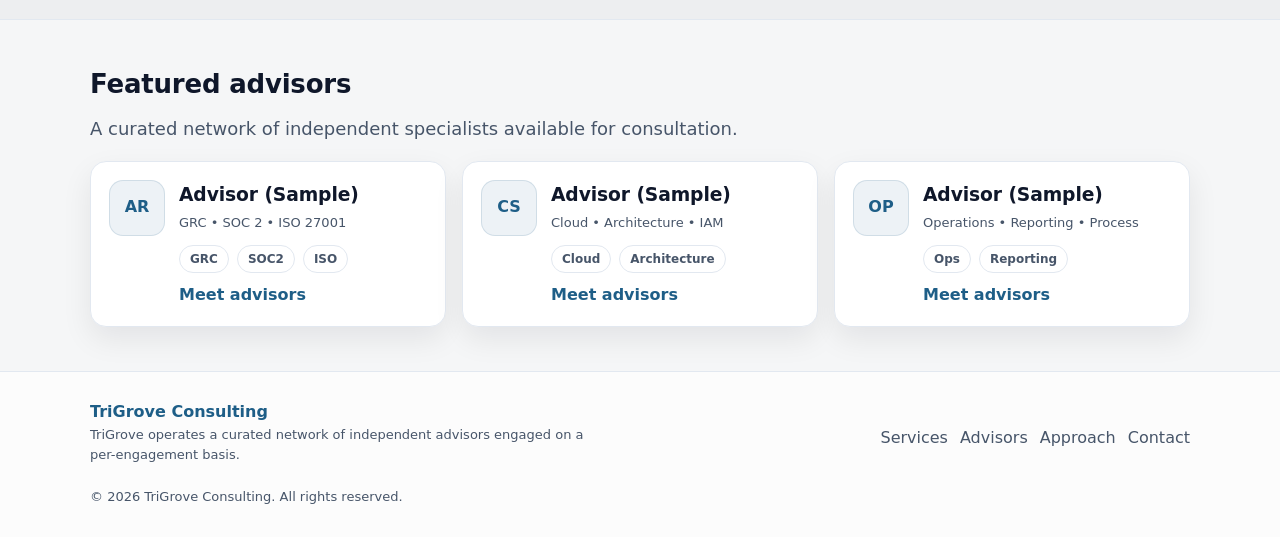
==== commit a51ef051: "Update index.html for TriGrove Consulting branding" ====
--- a/index.html
+++ b/index.html
@@ -2,168 +2,204 @@
 <html lang="en">
 <head>
   <meta charset="utf-8" />
-  <meta name="viewport" content="width=device-width, initial-scale=1" />
-  <title>TriGrove Security | Cybersecurity Consulting</title>
-  <meta name="description" content="Cybersecurity consulting for SMBs and growing teams: assessments, GRC, vendor risk (TPRM), compliance readiness, and vCISO services." />
-  <link rel="icon" href="assets/favicon.png" />
-  <link rel="stylesheet" href="styles.css" />
+  <meta name="viewport" content="width=device-width,initial-scale=1" />
+  <title>TriGrove Consulting | Advisory Services</title>
+  <link rel="stylesheet" href="./styles.css" />
 </head>
-<body>
-  <header class="site-header">
-    <div class="container header-inner">
-      <a class="brand" href="index.html" aria-label="TriGrove Security home">
-        <img class="logo" src="assets/logo-dark.png?" alt="TriGrove Security" />
-      </a>
-
-      <nav class="nav">
-        <a href="services.html">Services</a>
-        <a href="about.html">About</a>
-        <a href="contact.html" class="btn btn-primary">Book a Consult</a>
-      </nav>
-    </div>
-  </header>
-
-  <main>
-    <section class="hero hero-dark">
-      <div class="container hero-grid">
+<body data-page="home">
+
+<header class="site-header">
+  <div class="container header-inner">
+    <a class="brand" href="./index.html">
+      <img class="logo" src="./assets/logo-light.png" alt="TriGrove Consulting" />
+      <span class="brand-name">TriGrove Consulting</span>
+    </a>
+
+    <nav class="nav" aria-label="Primary">
+      <a href="./index.html" aria-current="page">Home</a>
+      <a href="./services.html">Services</a>
+      <a href="./advisors.html">Advisors</a>
+      <a href="./approach.html">Approach</a>
+      <a class="btn btn-primary nav-cta" href="./contact.html">Request a consult</a>
+    </nav>
+  </div>
+</header>
+
+<main>
+
+  <!-- HERO -->
+  <section class="hero hero-dark">
+    <div class="container hero-grid">
+      <div>
+        <p class="eyebrow">Advisory consulting</p>
+        <img class="hero-logo" src="./assets/logo-dark.png" alt="TriGrove Consulting" />
+
+        <h1>Senior advisory support for security and operations—built to be implemented.</h1>
+        <p class="lead">
+          TriGrove provides practical cybersecurity advisory and operations guidance.
+          Engage a curated network of independent specialists for outcome-driven work: roadmaps, readiness, reporting, and execution support.
+        </p>
+
+        <div class="cta-row">
+          <a class="btn btn-primary" href="./contact.html">Request a consult</a>
+          <a class="btn btn-ghost" href="./services.html">Explore services</a>
+        </div>
+
+        <ul class="checklist" style="margin-top:14px;">
+          <li>Framework-aligned work (NIST CSF / ISO / SOC 2)</li>
+          <li>Vendor-neutral guidance and executive-ready reporting</li>
+          <li>Repeatable operating processes for small teams</li>
+        </ul>
+      </div>
+
+      <aside class="card hero-card">
+        <h2 class="card-title">Popular starting points</h2>
+        <div class="stack">
+          <div class="mini-card">
+            <h3>Security assessment + roadmap</h3>
+            <p>Baseline posture and align priorities with clear ownership and sequencing.</p>
+          </div>
+          <div class="mini-card">
+            <h3>SOC 2 / ISO readiness</h3>
+            <p>Controls, evidence plan, and timeline to reduce audit surprises.</p>
+          </div>
+          <div class="mini-card">
+            <h3>Operations advisory</h3>
+            <p>Bookkeeping oversight, close process, and management reporting cadence.</p>
+          </div>
+        </div>
+
+        <hr class="sep" />
+        <span class="badge">Independent advisors available for consult</span>
+      </aside>
+    </div>
+  </section>
+
+  <!-- CAPABILITIES -->
+  <section class="section">
+    <div class="container">
+      <h2>What we help you achieve</h2>
+      <p class="lead">Outcomes-first work that supports leadership decisions and operational delivery.</p>
+
+      <div class="grid-3">
+        <div class="card">
+          <h3>Assessments & roadmaps</h3>
+          <p class="muted">Know where you stand and what to do next—prioritized and scoped to your team.</p>
+          <a class="text-link" href="./services.html#assessments">View details</a>
+        </div>
+        <div class="card">
+          <h3>GRC / audit readiness</h3>
+          <p class="muted">Evidence planning and control alignment for SOC 2, ISO 27001, and customer assurance.</p>
+          <a class="text-link" href="./services.html#grc">View details</a>
+        </div>
+        <div class="card">
+          <h3>Operations advisory</h3>
+          <p class="muted">Bookkeeping workflow, close cadence, AP/AR support, and management reporting.</p>
+          <a class="text-link" href="./services.html#finance-ops">View details</a>
+        </div>
+      </div>
+    </div>
+  </section>
+
+  <!-- HOW IT WORKS -->
+  <section class="section alt">
+    <div class="container">
+      <h2>How engagements work</h2>
+
+      <div class="grid-3">
+        <div class="card">
+          <h3>1) Discovery</h3>
+          <p class="muted">A short call to understand objectives, constraints, and urgency.</p>
+        </div>
+        <div class="card">
+          <h3>2) Scope & plan</h3>
+          <p class="muted">We propose deliverables, timeline, and the right advisor mix.</p>
+        </div>
+        <div class="card">
+          <h3>3) Delivery</h3>
+          <p class="muted">Actionable outputs and repeatable systems—built for real teams.</p>
+        </div>
+      </div>
+
+      <div class="cta-banner" style="margin-top:16px;">
         <div>
-          <p class="eyebrow">Cybersecurity Consulting</p>
-          <img class="hero-logo" src="assets/logo-dark.png?" alt="TriGrove Security" />
-
-          <h1>Reduce risk. Improve readiness. Move fast—without chaos.</h1>
-          <p class="lead">
-            TriGrove Security helps small and mid-sized businesses build practical security programs:
-            assessments, governance (GRC), vendor risk, compliance readiness, and vCISO support.
-          </p>
-
-          <div class="cta-row">
-            <a class="btn btn-primary" href="contact.html">Book a Consult</a>
-            <a class="btn btn-ghost" href="services.html">View Services</a>
-          </div>
-
-          <ul class="hero-bullets">
-            <li>Executive-ready reporting and clear priorities</li>
-            <li>Framework-aligned (NIST CSF, ISO 27001, SOC 2)</li>
-            <li>Actionable roadmaps you can implement</li>
-          </ul>
-        </div>
-
-        <div class="card card-dark">
-          <h2 class="card-title">Popular starting points</h2>
-          <div class="stack">
-            <div class="mini-card">
-              <h3>Security Assessment</h3>
-              <p>Baseline your posture, identify gaps, and get a prioritized remediation plan.</p>
+          <h3 style="margin:0 0 6px;">Not sure where to start?</h3>
+          <p class="muted" style="margin:0;">We’ll recommend a first engagement that fits your timelines.</p>
+        </div>
+        <a class="btn btn-primary" href="./contact.html">Request a consult</a>
+      </div>
+    </div>
+  </section>
+
+  <!-- ADVISORS PREVIEW -->
+  <section class="section">
+    <div class="container">
+      <h2>Featured advisors</h2>
+      <p class="lead">A curated network of independent specialists available for consultation.</p>
+
+      <div class="grid-3">
+        <div class="card advisor-card">
+          <div class="avatar">AR</div>
+          <div class="advisor-meta">
+            <h3>Advisor (Sample)</h3>
+            <p class="small muted">GRC • SOC 2 • ISO 27001</p>
+            <div class="tag-row">
+              <span class="tag">GRC</span><span class="tag">SOC2</span><span class="tag">ISO</span>
             </div>
-            <div class="mini-card">
-              <h3>Compliance Readiness</h3>
-              <p>SOC 2 / ISO 27001 readiness with evidence processes that reduce audit friction.</p>
+            <a class="text-link" href="./advisors.html">Meet advisors</a>
+          </div>
+        </div>
+
+        <div class="card advisor-card">
+          <div class="avatar">CS</div>
+          <div class="advisor-meta">
+            <h3>Advisor (Sample)</h3>
+            <p class="small muted">Cloud • Architecture • IAM</p>
+            <div class="tag-row">
+              <span class="tag">Cloud</span><span class="tag">Architecture</span>
             </div>
-            <div class="mini-card">
-              <h3>vCISO Services</h3>
-              <p>Security leadership, strategy, and board-ready reporting—without full-time headcount.</p>
+            <a class="text-link" href="./advisors.html">Meet advisors</a>
+          </div>
+        </div>
+
+        <div class="card advisor-card">
+          <div class="avatar">OP</div>
+          <div class="advisor-meta">
+            <h3>Advisor (Sample)</h3>
+            <p class="small muted">Operations • Reporting • Process</p>
+            <div class="tag-row">
+              <span class="tag">Ops</span><span class="tag">Reporting</span>
             </div>
-          </div>
-        </div>
-      </div>
-    </section>
-
-    <section class="section">
-      <div class="container">
-        <h2>How we help</h2>
-        <p class="muted">A straightforward approach that makes security measurable and manageable.</p>
-
-        <div class="grid-3">
-          <div class="card">
-            <h3>Assess & Prioritize</h3>
-            <p>Security assessments, gap analysis, and risk-based prioritization.</p>
-            <a class="text-link" href="services.html#assess">Learn more →</a>
-          </div>
-          <div class="card">
-            <h3>Build & Govern</h3>
-            <p>GRC, vendor risk (TPRM), policies, training, and resiliency planning.</p>
-            <a class="text-link" href="services.html#govern">Learn more →</a>
-          </div>
-          <div class="card">
-            <h3>Prove & Pass</h3>
-            <p>Compliance readiness (SOC 2 / ISO / GLBA / PCI) and audit support.</p>
-            <a class="text-link" href="services.html#compliance">Learn more →</a>
-          </div>
-        </div>
-      </div>
-    </section>
-
-    <section class="section alt">
-      <div class="container split">
-        <div>
-          <h2>Services</h2>
-          <p class="muted">
-            Build a durable security program—without enterprise overhead.
-          </p>
-          <ul class="checklist">
-            <li>Security Assessments & Roadmaps</li>
-            <li>Governance, Risk & Audit Readiness (GRC)</li>
-            <li>Vendor / Third-Party Risk (TPRM)</li>
-            <li>Penetration Testing Coordination + Remediation Support</li>
-            <li>Security Awareness Training</li>
-            <li>AI Governance & AI Risk Controls</li>
-          </ul>
-          <div class="cta-row">
-            <a class="btn btn-primary" href="services.html">Explore Services</a>
-            <a class="btn btn-ghost" href="contact.html">Contact</a>
-          </div>
-        </div>
-
-        <div class="card">
-          <h3>What you get</h3>
-          <ul class="bullet">
-            <li>Clear scope, timeline, and deliverables</li>
-            <li>Prioritized findings (risk + effort)</li>
-            <li>Implementation guidance and templates</li>
-            <li>Leadership-friendly reporting</li>
-          </ul>
-
-          <hr class="sep" />
-
-          <p class="muted small">
-            Client references and case studies can be added once available (anonymized if needed).
-          </p>
-        </div>
-      </div>
-    </section>
-
-    <section class="section">
-      <div class="container">
-        <div class="cta-banner">
-          <div>
-            <h2>Ready for a clearer security plan?</h2>
-            <p class="muted">Book a consult to review priorities and next steps.</p>
-          </div>
-          <a class="btn btn-primary" href="contact.html">Book a Consult</a>
-        </div>
-      </div>
-    </section>
-  </main>
-
-  <footer class="site-footer">
-    <div class="container footer-inner">
-      <div>
-        <div class="footer-brand">TriGrove Security</div>
-        <p class="muted small">Cybersecurity assessments, GRC, vendor risk, compliance readiness, and vCISO support.</p>
-      </div>
-      <div class="footer-links">
-        <a href="services.html">Services</a>
-        <a href="about.html">About</a>
-        <a href="contact.html">Contact</a>
-      </div>
-    </div>
-    <div class="container footer-bottom">
-      <p class="muted small">© <span id="year"></span> TriGrove Security. All rights reserved.</p>
-    </div>
-  </footer>
-
-  <script>
-    document.getElementById("year").textContent = new Date().getFullYear();
-  </script>
+            <a class="text-link" href="./advisors.html">Meet advisors</a>
+          </div>
+        </div>
+      </div>
+    </div>
+  </section>
+
+</main>
+
+<footer class="site-footer">
+  <div class="container footer-inner">
+    <div>
+      <div class="footer-brand">TriGrove Consulting</div>
+      <p class="small muted" style="max-width: 520px;">
+        TriGrove operates a curated network of independent advisors engaged on a per-engagement basis.
+      </p>
+    </div>
+    <div class="footer-links">
+      <a href="./services.html">Services</a>
+      <a href="./advisors.html">Advisors</a>
+      <a href="./approach.html">Approach</a>
+      <a href="./contact.html">Contact</a>
+    </div>
+  </div>
+  <div class="container" style="padding-top:10px;">
+    <p class="small muted">© <span id="y"></span> TriGrove Consulting. All rights reserved.</p>
+  </div>
+</footer>
+
+<script src="./main.js"></script>
+<script>document.getElementById("y").textContent = new Date().getFullYear();</script>
 </body>
 </html>
--- a/styles.css
+++ b/styles.css
@@ -1,3 +1,9 @@
+/* =========================================================
+   TriGrove Consulting — Consulting site theme
+   GitHub Pages safe relative paths
+   Requires: ./assets/logo-mark.svg
+========================================================= */
+
 :root{
   /* Light (enterprise) */
   --bg: #F5F6F7;
@@ -6,10 +12,10 @@
   --muted: #475569;
   --border: #E2E8F0;
 
-  /* Brand (from logo) */
+  /* Brand */
   --primary: #1E5E87;   /* deep blue */
   --accent:  #57B2DD;   /* cyan */
-  --slate:   #4E5B5F;   /* slate stroke */
+  --slate:   #4E5B5F;   /* slate */
 
   /* Dark (cyber) */
   --dark-bg: #0B1220;
@@ -18,111 +24,265 @@
   --dark-muted: #A8B5C2;
   --dark-border: #1C2B3E;
 
+  /* Layout tokens */
   --radius: 16px;
+  --radius-sm: 14px;
   --shadow: 0 12px 30px rgba(2,6,23,0.08);
-}
-
-*{ box-sizing:border-box; }
-html,body{ margin:0; padding:0; }
+  --shadow-soft: 0 10px 22px rgba(2,6,23,0.06);
+  --shadow-dark: 0 18px 46px rgba(0,0,0,0.22);
+
+  --t-fast: 120ms;
+  --t-med: 180ms;
+
+  /* Watermark tuning */
+  --wm-opacity: 0.055;
+  --wm-size: min(640px, 76vw);
+  --wm-x: 85%;
+  --wm-y: 12%;
+
+  /* Fiber sweep tuning */
+  --fiber-opacity: 0.50;
+  --fiber-duration: 9s;
+}
+
+/* ---------------------------
+   Base / Reset
+---------------------------- */
+*{ box-sizing: border-box; }
+html, body{ margin:0; padding:0; }
 
 body{
+  position: relative;
+  overflow-x: hidden;
+
   font-family: system-ui, -apple-system, Segoe UI, Roboto, Helvetica, Arial, sans-serif;
   background: var(--bg);
   color: var(--text);
   line-height: 1.55;
-}
+  text-rendering: optimizeLegibility;
+}
+
+img{ max-width:100%; height:auto; display:block; }
+a{ color: inherit; }
 
 .container{
   width: min(1100px, 92vw);
   margin: 0 auto;
 }
 
-/* Header */
+/* ---------------------------
+   Watermark + subtle fiber sweep
+---------------------------- */
+.site-header, main, footer{
+  position: relative;
+  z-index: 2;
+}
+
+body::before{
+  content:"";
+  position: fixed;
+  inset: 0;
+  z-index: 0;
+  pointer-events: none;
+
+  background-image: url("./assets/logo-mark.svg");
+  background-repeat: no-repeat;
+  background-position: var(--wm-x) var(--wm-y);
+  background-size: var(--wm-size);
+
+  opacity: var(--wm-opacity);
+  filter: saturate(1.05) contrast(1.05);
+}
+
+body::after{
+  content:"";
+  position: fixed;
+  inset: 0;
+  z-index: 1;
+  pointer-events: none;
+
+  background:
+    repeating-linear-gradient(
+      135deg,
+      rgba(87,178,221,0.04) 0px,
+      rgba(87,178,221,0.04) 1px,
+      transparent 1px,
+      transparent 12px
+    ),
+    radial-gradient(
+      900px 520px at 0% 35%,
+      rgba(87,178,221,0.16),
+      transparent 60%
+    ),
+    linear-gradient(
+      115deg,
+      transparent 0%,
+      rgba(87,178,221,0.06) 34%,
+      rgba(87,178,221,0.18) 50%,
+      rgba(30,94,135,0.10) 62%,
+      transparent 78%
+    );
+
+  mix-blend-mode: screen;
+  opacity: var(--fiber-opacity);
+
+  transform: translateX(-55%) translateY(-6%);
+  animation: fiberSweep var(--fiber-duration) linear infinite;
+  filter: blur(0.2px);
+}
+
+@keyframes fiberSweep{
+  0%   { transform: translateX(-60%) translateY(-7%); }
+  100% { transform: translateX(60%)  translateY(7%); }
+}
+
+@media (prefers-reduced-motion: reduce){
+  body::after{ animation: none; }
+}
+
+@media (max-width: 900px){
+  :root{
+    --wm-size: min(460px, 88vw);
+    --wm-opacity: 0.045;
+    --fiber-opacity: 0.34;
+    --fiber-duration: 11s;
+    --wm-x: 78%;
+    --wm-y: 10%;
+  }
+}
+
+/* ---------------------------
+   Header / Nav
+---------------------------- */
 .site-header{
   position: sticky;
   top: 0;
-  background: rgba(245,246,247,0.85);
+  z-index: 50;
+
+  background: rgba(245,246,247,0.86);
   backdrop-filter: blur(10px);
   border-bottom: 1px solid var(--border);
-  z-index: 10;
-}
+}
+
 .header-inner{
   display:flex;
   align-items:center;
   justify-content: space-between;
+  gap: 16px;
   padding: 14px 0;
-  gap: 16px;
 }
 
 .brand{
   display:flex;
   align-items:center;
+  gap: 10px;
   text-decoration:none;
 }
+
 .logo{
-  height: 30px;
+  height: 34px;
   width: auto;
-  display:block;
-  
-  height: 40px !important;
-  border: 1px solid red; /* temporary */
+}
+
+.brand-name{
+  font-weight: 900;
+  letter-spacing: -0.2px;
+  color: var(--text);
+  white-space: nowrap;
 }
 
 .nav{
   display:flex;
+  align-items:center;
   gap: 10px;
-  align-items:center;
-}
+}
+
 .nav a{
   text-decoration:none;
   color: var(--text);
   padding: 8px 10px;
   border-radius: 10px;
-}
+  font-weight: 650;
+  transition: background var(--t-fast) ease, color var(--t-fast) ease;
+}
+
 .nav a:hover{
   background: rgba(2,6,23,0.04);
 }
 
-/* Typography */
+.nav a[aria-current="page"]{
+  color: var(--primary);
+  background: rgba(30,94,135,0.08);
+}
+
+.nav .nav-cta{
+  margin-left: 6px;
+}
+
+/* ---------------------------
+   Typography
+---------------------------- */
 h1{
   font-size: clamp(30px, 4vw, 46px);
   margin: 0 0 12px;
   letter-spacing: -0.6px;
 }
+
 h2{
   font-size: 26px;
   margin: 0 0 10px;
   letter-spacing: -0.2px;
 }
+
 h3{
   margin: 0 0 8px;
-}
+  letter-spacing: -0.1px;
+}
+
+p{ margin: 0 0 12px; }
+
 .lead{
   font-size: 18px;
   color: var(--muted);
   margin: 0 0 18px;
 }
+
 .muted{ color: var(--muted); }
 .small{ font-size: 13px; }
 
-/* Buttons */
+/* ---------------------------
+   Buttons / Focus
+---------------------------- */
 .btn{
   display:inline-flex;
   align-items:center;
   justify-content:center;
+  gap: 8px;
+
   padding: 10px 14px;
   border-radius: 12px;
   border: 1px solid var(--border);
+
   text-decoration:none;
-  font-weight: 700;
+  font-weight: 750;
   cursor:pointer;
-}
+
+  transition:
+    transform var(--t-fast) ease,
+    filter var(--t-fast) ease,
+    background var(--t-fast) ease,
+    border-color var(--t-fast) ease,
+    box-shadow var(--t-fast) ease;
+}
+
+.btn:active{ transform: translateY(1px); }
 
 .btn-primary{
   background: var(--primary);
   color: #fff !important;
   border-color: rgba(0,0,0,0.06);
 }
+
 .btn-primary:hover{ filter: brightness(1.05); }
 
 .btn-ghost{
@@ -130,80 +290,130 @@
   color: var(--primary);
   border-color: rgba(30,94,135,0.25);
 }
+
 .btn-ghost:hover{
   background: rgba(30,94,135,0.06);
 }
 
 .btn:focus,
-input:focus, textarea:focus, select:focus{
+input:focus, textarea:focus, select:focus, button:focus{
   outline: 3px solid rgba(87,178,221,0.25);
   outline-offset: 2px;
   border-color: rgba(87,178,221,0.65);
 }
 
-/* Sections */
-.section{
-  padding: 44px 0;
-}
+/* ---------------------------
+   Sections / Layout
+---------------------------- */
+.section{ padding: 44px 0; }
+
 .section.alt{
   background: rgba(15,23,42,0.03);
   border-top: 1px solid var(--border);
   border-bottom: 1px solid var(--border);
 }
-.page-hero{
-  padding: 44px 0 12px;
-}
-
-/* Cards */
+
+.page-hero{ padding: 44px 0 12px; }
+
+.split{
+  display:grid;
+  grid-template-columns: 1fr 1fr;
+  gap: 18px;
+  align-items: start;
+}
+
+.grid-2{
+  display:grid;
+  grid-template-columns: 1fr 1fr;
+  gap: 16px;
+  margin-top: 16px;
+}
+
+.grid-3{
+  display:grid;
+  grid-template-columns: 1fr 1fr 1fr;
+  gap: 16px;
+  margin-top: 16px;
+}
+
+.cta-row{
+  display:flex;
+  gap: 10px;
+  flex-wrap: wrap;
+  margin-top: 8px;
+}
+
+/* ---------------------------
+   Cards
+---------------------------- */
 .card{
   background: var(--surface);
   border: 1px solid var(--border);
   border-radius: var(--radius);
   box-shadow: var(--shadow);
   padding: 18px;
-}
+
+  transition: transform var(--t-med) ease, box-shadow var(--t-med) ease, border-color var(--t-med) ease;
+}
+
+.card:hover{
+  transform: translateY(-1px);
+  box-shadow: var(--shadow-soft);
+  border-color: rgba(30,94,135,0.18);
+}
+
+.card-title{ margin: 0 0 12px; }
+
 .sep{
   border: none;
   border-top: 1px solid var(--border);
   margin: 16px 0;
 }
 
-.grid-2{
-  display:grid;
-  grid-template-columns: 1fr 1fr;
-  gap: 16px;
-  margin-top: 16px;
-}
-.grid-3{
-  display:grid;
-  grid-template-columns: 1fr 1fr 1fr;
-  gap: 16px;
-  margin-top: 16px;
-}
-.split{
-  display:grid;
-  grid-template-columns: 1fr 1fr;
-  gap: 18px;
-  align-items: start;
-}
-
-/* Lists */
-.bullet{
-  margin: 10px 0 0;
-  padding-left: 18px;
+/* Badge */
+.badge{
+  display:inline-flex;
+  align-items:center;
+  gap: 8px;
+  padding: 6px 10px;
+  border-radius: 999px;
+  font-weight: 800;
+  font-size: 12px;
+  border: 1px solid rgba(30,94,135,0.22);
+  background: rgba(30,94,135,0.08);
+  color: var(--primary);
+}
+
+/* Tag */
+.tag-row{ display:flex; gap: 8px; flex-wrap: wrap; margin-top: 10px; }
+.tag{
+  display:inline-flex;
+  align-items:center;
+  padding: 4px 10px;
+  border-radius: 999px;
+  border: 1px solid var(--border);
+  background: rgba(255,255,255,0.65);
+  font-weight: 750;
+  font-size: 12px;
   color: var(--muted);
 }
+
+/* ---------------------------
+   Lists / Links
+---------------------------- */
 .checklist{
   margin: 12px 0 0;
   padding-left: 0;
   list-style: none;
   color: var(--muted);
 }
+
 .checklist li{
   padding-left: 26px;
   position: relative;
   margin: 10px 0;
 }
+
 .checklist li::before{
   content: "✓";
   position: absolute;
@@ -220,96 +430,169 @@
   font-weight: 800;
   text-decoration: none;
 }
+
 .text-link:hover{ text-decoration: underline; }
 
-/* HERO */
-.hero{
-  padding: 54px 0 18px;
-}
+/* ---------------------------
+   HERO (Dark Cyber)
+---------------------------- */
+.hero{ padding: 54px 0 18px; }
+
 .hero-grid{
   display:grid;
   grid-template-columns: 1.25fr 0.75fr;
   gap: 26px;
   align-items: start;
 }
+
 .eyebrow{
-  font-weight: 800;
+  font-weight: 850;
   margin: 0 0 10px;
-  letter-spacing: 0.4px;
+  letter-spacing: 0.6px;
   text-transform: uppercase;
   font-size: 12px;
 }
 
-/* Dark hero */
 .hero-dark{
-  background: radial-gradient(1200px 500px at 20% 20%, rgba(87,178,221,0.20), transparent 55%),
-              radial-gradient(900px 400px at 80% 40%, rgba(30,94,135,0.22), transparent 60%),
-              var(--dark-bg);
+  position: relative;
+
+  background:
+    radial-gradient(1200px 500px at 20% 20%, rgba(87,178,221,0.20), transparent 55%),
+    radial-gradient(900px 400px at 80% 40%, rgba(30,94,135,0.22), transparent 60%),
+    linear-gradient(180deg, rgba(11,18,32,1), rgba(9,16,29,1));
+
   color: var(--dark-text);
   border-bottom: 1px solid var(--dark-border);
 }
+
 .hero-dark .lead{ color: var(--dark-muted); }
 .hero-dark .eyebrow{ color: rgba(230,238,246,0.78); }
 
 .hero-logo{
   height: 64px;
   width: auto;
-  display:block;
   margin: 6px 0 14px;
   opacity: 0.98;
-}
-
+  filter: drop-shadow(0 10px 22px rgba(0,0,0,0.18));
+}
+
+/* In dark hero, primary becomes accent */
 .hero-dark .btn-primary{
   background: var(--accent);
   color: #06202B !important;
   border-color: rgba(0,0,0,0.08);
 }
+
 .hero-dark .btn-ghost{
   color: var(--dark-text);
   border-color: rgba(230,238,246,0.20);
 }
+
 .hero-dark .btn-ghost:hover{
   background: rgba(230,238,246,0.08);
 }
 
-.hero-bullets{
-  margin: 12px 0 0;
-  padding-left: 18px;
-  color: var(--dark-muted);
-}
-
-/* Mini cards in hero */
+/* Right-side hero card */
+.hero-card{
+  background: linear-gradient(180deg, rgba(255,255,255,0.92), rgba(255,255,255,0.86));
+  border-color: rgba(226,232,240,0.95);
+  box-shadow: var(--shadow-dark);
+}
+
+.stack{ display:flex; flex-direction: column; gap: 12px; }
+
 .hero-card .mini-card{
   border: 1px solid var(--border);
-  border-radius: 14px;
+  border-radius: var(--radius-sm);
   padding: 14px;
-  background: rgba(245,246,247,0.7);
-}
-.stack{
-  display:flex;
-  flex-direction: column;
-  gap: 12px;
-}
-
-/* CTA Banner */
-.cta-banner{
-  display:flex;
-  align-items:center;
+  background: rgba(245,246,247,0.82);
+  color: var(--text);
+}
+
+.hero-card .mini-card h3{
+  color: var(--primary);
+  margin: 0 0 6px;
+}
+
+.hero-card .mini-card p{
+  color: var(--muted);
+  margin: 0;
+}
+
+/* ---------------------------
+   Advisors
+---------------------------- */
+.advisors-top{
+  display:flex;
+  align-items:flex-start;
   justify-content: space-between;
   gap: 16px;
+  flex-wrap: wrap;
+}
+
+.filters{
+  display:flex;
+  gap: 10px;
+  flex-wrap: wrap;
+  align-items:center;
+}
+
+select{
+  border: 1px solid var(--border);
+  border-radius: 12px;
+  padding: 10px 12px;
+  background: white;
+  font: inherit;
+}
+
+.advisor-card{
+  display:flex;
+  gap: 14px;
+  align-items:flex-start;
+}
+
+.avatar{
+  width: 56px;
+  height: 56px;
+  border-radius: 14px;
+  background: rgba(30,94,135,0.08);
+  border: 1px solid rgba(30,94,135,0.14);
+  display:flex;
+  align-items:center;
+  justify-content:center;
+  font-weight: 900;
+  color: var(--primary);
+  flex: 0 0 auto;
+}
+
+.advisor-meta h3{ margin-bottom: 4px; }
+
+/* ---------------------------
+   CTA Banner
+---------------------------- */
+.cta-banner{
+  display:flex;
+  align-items:center;
+  justify-content: space-between;
+  gap: 16px;
+
   padding: 18px;
   border-radius: var(--radius);
+
   background: linear-gradient(135deg, rgba(30,94,135,0.10), rgba(87,178,221,0.10));
   border: 1px solid var(--border);
 }
 
-/* Forms */
+/* ---------------------------
+   Forms
+---------------------------- */
 label{
   display:block;
-  font-weight: 800;
+  font-weight: 850;
   margin: 12px 0 6px;
 }
-input, textarea, select{
+
+input, textarea{
   width: 100%;
   padding: 10px 12px;
   border-radius: 12px;
@@ -318,39 +601,56 @@
   background: white;
 }
 
-/* Footer */
+textarea{ resize: vertical; }
+
+/* ---------------------------
+   Footer
+---------------------------- */
 .site-footer{
   padding: 28px 0 18px;
   border-top: 1px solid var(--border);
   background: rgba(255,255,255,0.65);
 }
+
 .footer-inner{
   display:flex;
   justify-content: space-between;
   gap: 18px;
   flex-wrap: wrap;
 }
+
 .footer-brand{
   font-weight: 900;
   color: var(--primary);
 }
+
 .footer-links{
   display:flex;
   gap: 12px;
   align-items:center;
-}
+  flex-wrap: wrap;
+}
+
 .footer-links a{
   color: var(--muted);
   text-decoration:none;
 }
+
 .footer-links a:hover{ text-decoration: underline; }
-.footer-bottom{ padding-top: 10px; }
-
+
+/* ---------------------------
+   Responsive
+---------------------------- */
 @media (max-width: 900px){
   .hero-grid, .split{ grid-template-columns: 1fr; }
   .grid-3{ grid-template-columns: 1fr; }
   .grid-2{ grid-template-columns: 1fr; }
+
+  .logo{ height: 30px; }
+  .hero-logo{ height: 56px; }
+
   .nav{ gap: 6px; }
-  .logo{ height: 28px; }
-  .hero-logo{ height: 56px; }
-}
+  .nav .nav-cta{ display:none; }
+
+  .cta-banner{ flex-direction: column; align-items: flex-start; }
+}
